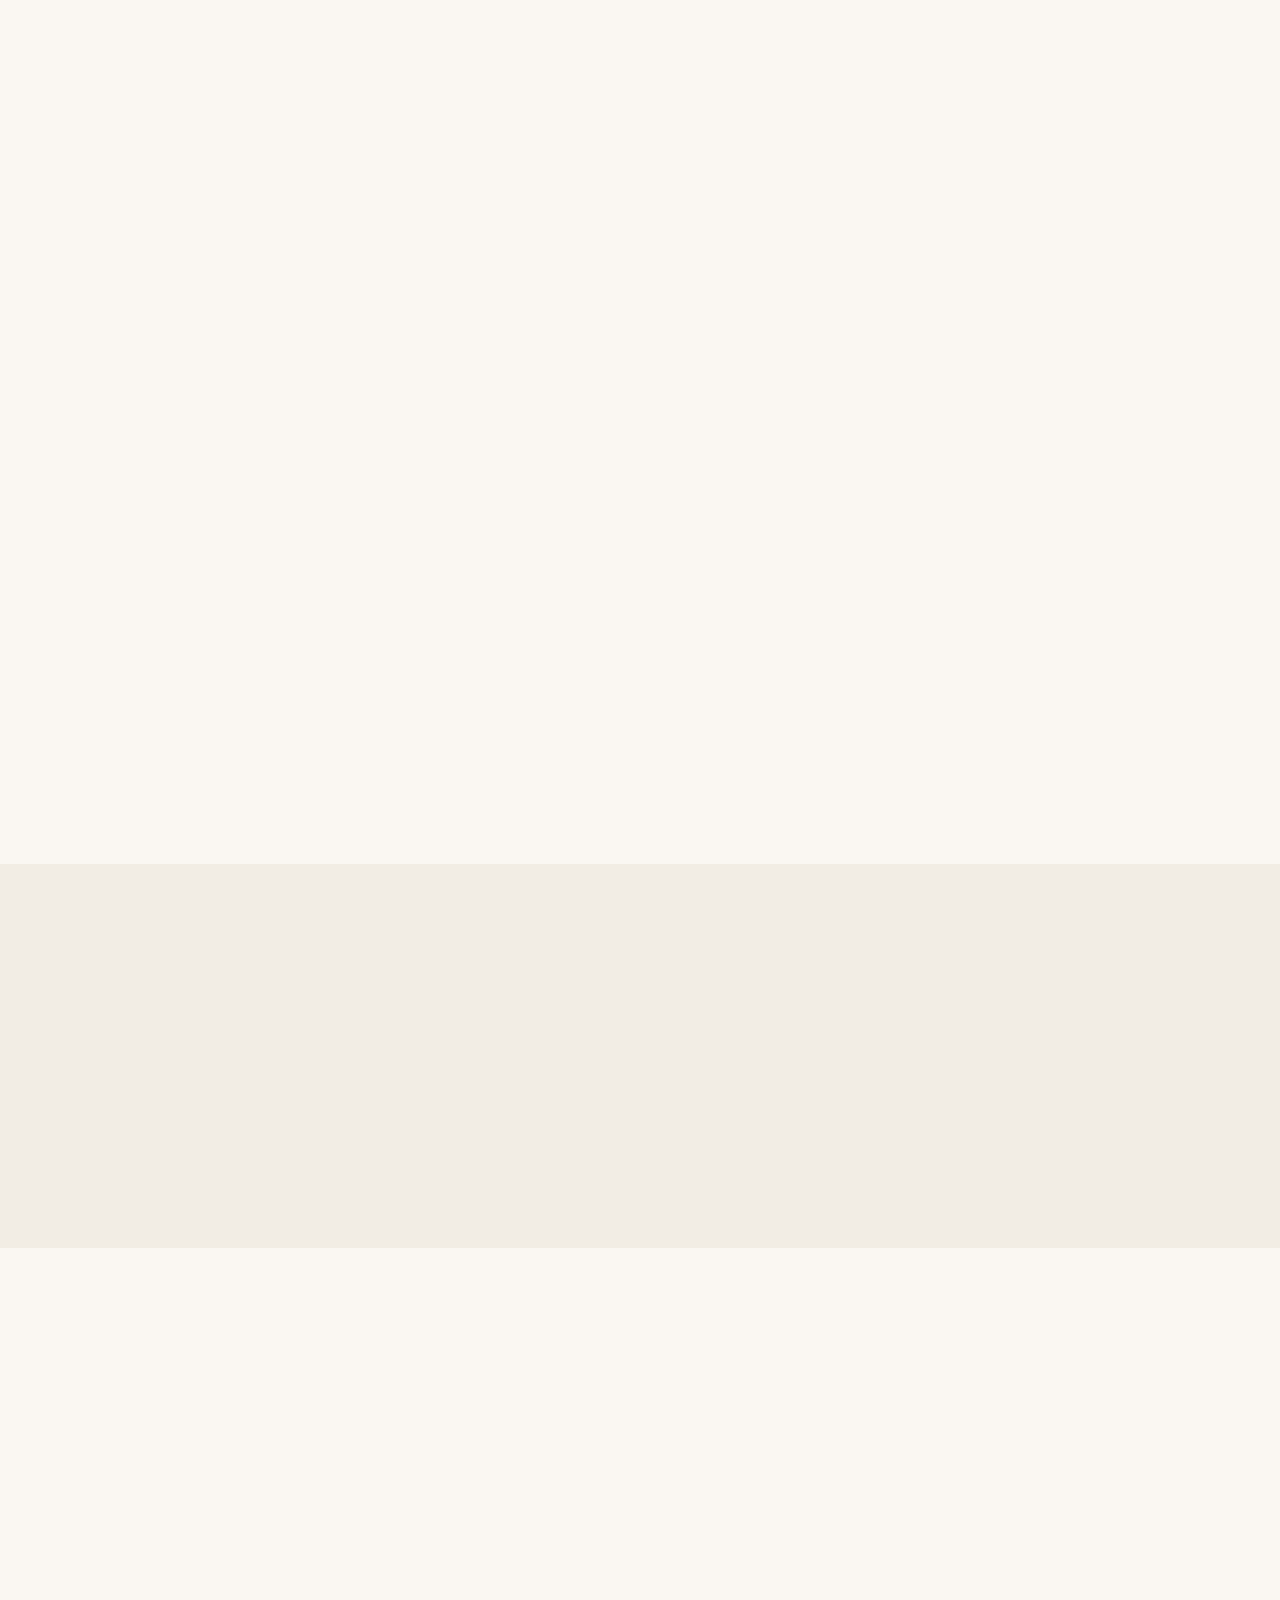
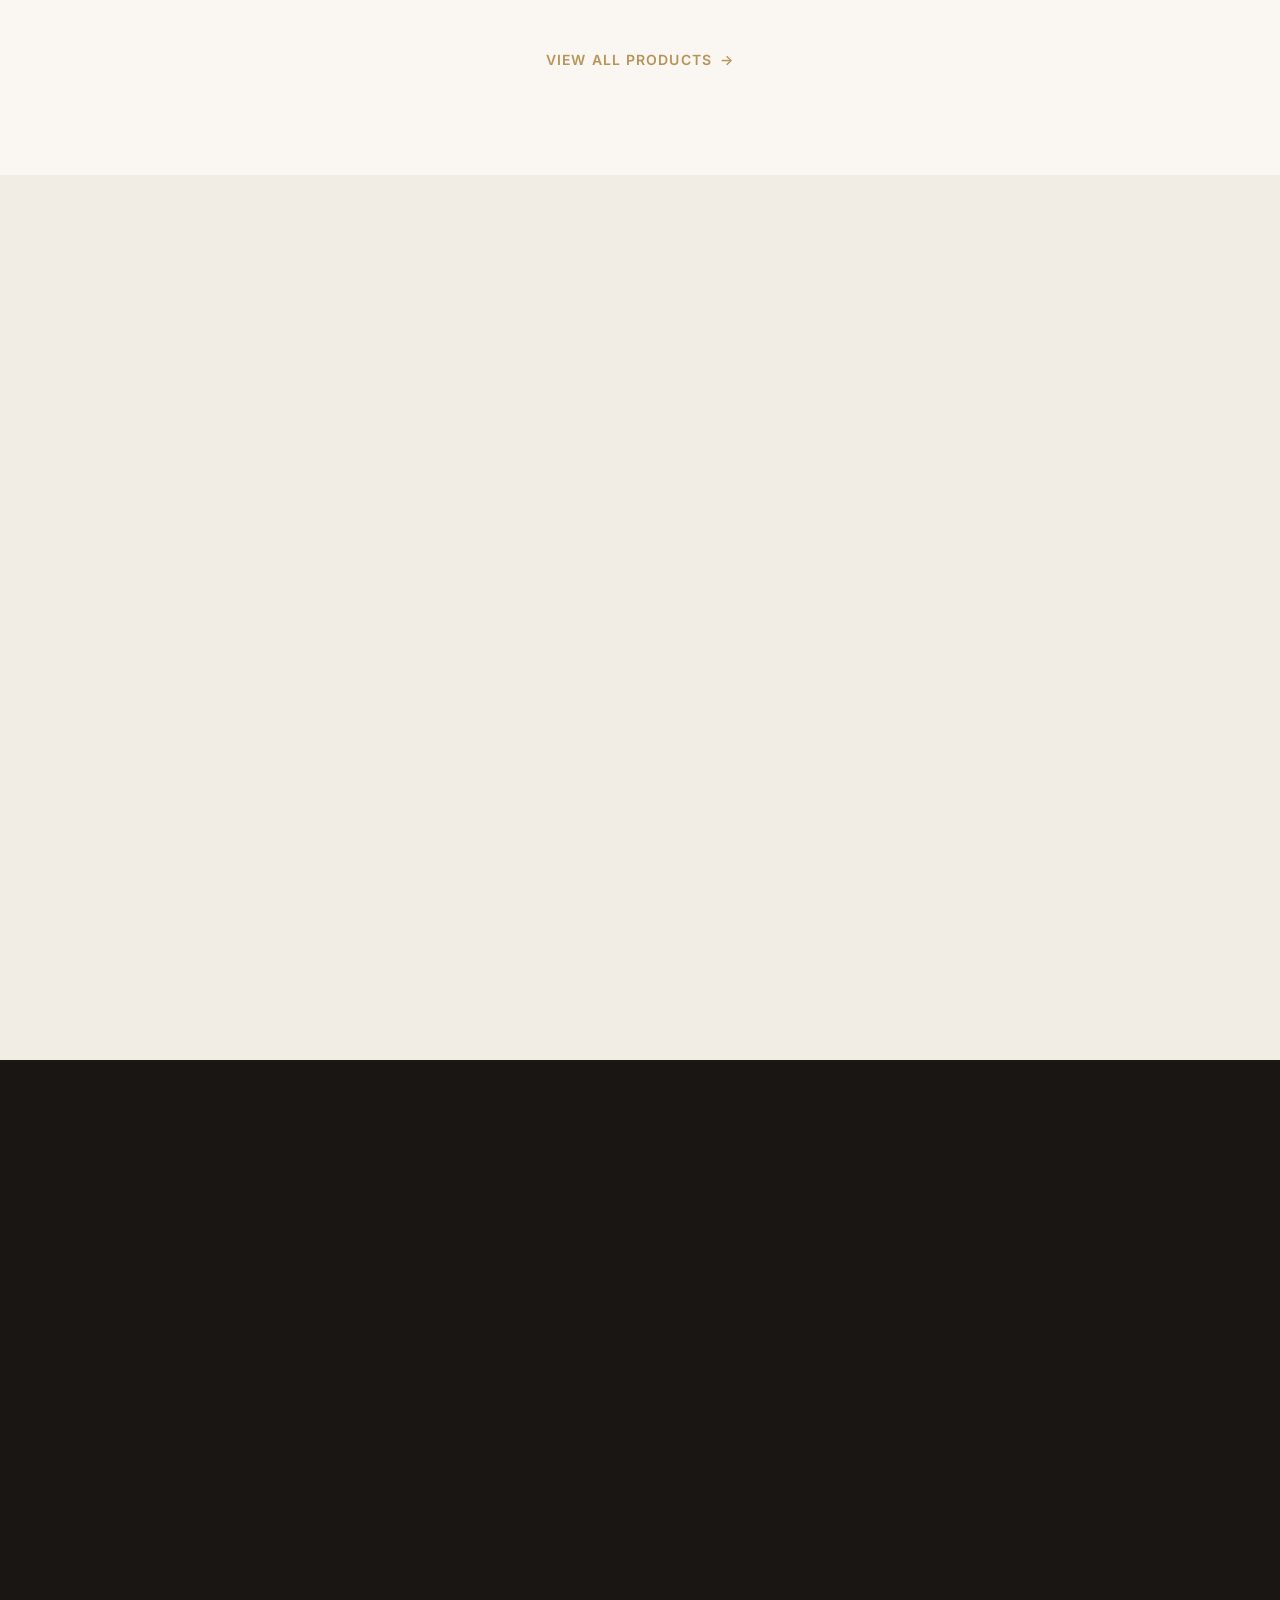
==== index.html @ bbbf3f3b "base page" ====
<!DOCTYPE html>
<html lang="en">
<head>
  <meta charset="UTF-8">
  <meta name="viewport" content="width=device-width, initial-scale=1.0">

  <!-- Primary SEO -->
  <title>APS MAJESTE — Botanical Skincare & Fragrance Maison</title>
  <meta name="description" content="APS MAJESTE is a botanical skincare and fragrance maison crafting small-batch serums, oils, and perfumes in Provence. Clean formulas, luxury rituals, and carbon-neutral delivery.">
  <meta name="keywords" content="luxury skincare, botanical skincare, clean fragrance, serum, facial oil, eau de parfum, rose damascena, bakuchiol, jasmine, oud, sustainable beauty">
  <meta name="author" content="APS MAJESTE Maison">
  <link rel="canonical" href="https://apsmajeste.example.com/">
  <meta name="robots" content="index, follow">

  <!-- Open Graph -->
  <meta property="og:type" content="website">
  <meta property="og:site_name" content="APS MAJESTE">
  <meta property="og:title" content="APS MAJESTE — Botanical Skincare & Fragrance Maison">
  <meta property="og:description" content="Small-batch botanical skincare and fragrance, crafted in Provence. Clean formulas, luxury rituals, carbon-neutral delivery.">
  <meta property="og:url" content="https://apsmajeste.example.com/">
  <meta property="og:image" content="https://apsmajeste.example.com/images/og-cover.jpg">
  <meta property="og:locale" content="en_US">

  <!-- Twitter -->
  <meta name="twitter:card" content="summary_large_image">
  <meta name="twitter:title" content="APS MAJESTE — Botanical Skincare & Fragrance Maison">
  <meta name="twitter:description" content="Small-batch botanical skincare and fragrance, crafted in Provence.">
  <meta name="twitter:image" content="https://apsmajeste.example.com/images/og-cover.jpg">

  <!-- Performance: preconnect to fonts -->
  <link rel="preconnect" href="https://fonts.googleapis.com">
  <link rel="preconnect" href="https://fonts.gstatic.com" crossorigin>
  <link rel="preload" as="style" href="https://fonts.googleapis.com/css2?family=Cormorant+Garamond:ital,wght@0,400;0,500;0,600;1,400;1,500&family=Inter:wght@400;500;600;700&display=swap">
  <link rel="stylesheet" href="https://fonts.googleapis.com/css2?family=Cormorant+Garamond:ital,wght@0,400;0,500;0,600;1,400;1,500&family=Inter:wght@400;500;600;700&display=swap" media="print" onload="this.media='all'">
  <noscript><link rel="stylesheet" href="https://fonts.googleapis.com/css2?family=Cormorant+Garamond:ital,wght@0,400;0,500;0,600;1,400;1,500&family=Inter:wght@400;500;600;700&display=swap"></noscript>

  <!-- Icons -->
  <link rel="icon" type="image/svg+xml" href="/favicon.svg">
  <link rel="apple-touch-icon" href="/favicon.svg">

  <!-- Theme -->
  <meta name="theme-color" content="#faf7f2">

  <!-- Structured data: Organization -->
  <script type="application/ld+json">
  {
    "@context": "https://schema.org",
    "@type": "Organization",
    "name": "APS MAJESTE",
    "legalName": "APS MAJESTE Maison",
    "alternateName": "APS MAJESTE",
    "url": "https://apsmajeste.example.com",
    "logo": "https://apsmajeste.example.com/favicon.svg",
    "description": "Botanical skincare and fragrance maison crafting small-batch serums, oils, and perfumes in Provence.",
    "foundingDate": "2019",
    "founders": [{ "@type": "Person", "name": "Aria P. Sterling" }],
    "email": "concierge@apsmajeste.example.com",
    "telephone": "+1-212-555-0184",
    "address": {
      "@type": "PostalAddress",
      "streetAddress": "118 Mercer Street",
      "addressLocality": "New York",
      "addressRegion": "NY",
      "postalCode": "10012",
      "addressCountry": "US"
    },
    "sameAs": [
      "https://instagram.com/apsmajeste",
      "https://pinterest.com/apsmajeste",
      "https://tiktok.com/@apsmajeste"
    ]
  }
  </script>

  <!-- Structured data: WebSite -->
  <script type="application/ld+json">
  {
    "@context": "https://schema.org",
    "@type": "WebSite",
    "name": "APS MAJESTE",
    "url": "https://apsmajeste.example.com",
    "potentialAction": {
      "@type": "SearchAction",
      "target": "https://apsmajeste.example.com/products.html?q={query}",
      "query-input": "required name=query"
    }
  }
  </script>

  <!-- App styles -->
  <link rel="stylesheet" href="/src/styles/main.css">
</head>
<body>
  <div data-component="header"></div>

  <main id="main">
    <!-- ===== Hero ===== -->
    <section class="hero" aria-labelledby="hero-title">
      <div class="container hero__inner">
        <div class="hero__content">
          <span class="eyebrow reveal">Botanical Luxury · Est. 2019</span>
          <h1 id="hero-title" class="hero__title reveal" data-delay="1">
            Skincare and fragrance, <em>crafted with intention.</em>
          </h1>
          <p class="hero__lead reveal" data-delay="2">
            APS MAJESTE is a small-batch maison blending Provençal botanicals with modern clean chemistry. Every formula is designed to feel like a ritual — and to deliver visible, lasting results.
          </p>
          <div class="hero__actions reveal" data-delay="3">
            <a href="/products.html" class="btn btn--primary btn--lg">Explore the Collection</a>
            <a href="/about.html" class="btn btn--ghost btn--lg">Our Story</a>
          </div>
        </div>
        <div class="hero__media reveal" data-delay="2" aria-hidden="true">
          <span class="hero__badge">Crafted in Provence</span>
        </div>
      </div>
    </section>

    <!-- ===== Trust strip ===== -->
    <section class="section--tight section--alt" aria-label="Brand promises">
      <div class="container">
        <div class="grid-4">
          <div class="feature reveal" data-delay="1">
            <span class="feature__icon"><svg viewBox="0 0 24 24" fill="none" stroke="currentColor" stroke-width="1.5"><path d="M5 19c0-9 6-14 14-14 0 9-5 14-14 14z"/><path d="M5 19c4-4 7-6 10-7"/></svg></span>
            <h3 class="feature__title">Clean Formulas</h3>
            <p class="feature__desc">No parabens, sulfates, phthalates, or synthetic dyes. Full INCI disclosure on every product.</p>
          </div>
          <div class="feature reveal" data-delay="2">
            <span class="feature__icon"><svg viewBox="0 0 24 24" fill="none" stroke="currentColor" stroke-width="1.5"><path d="M12 3l8 3v6c0 5-4 8-8 9-4-1-8-4-8-9V6l8-3z"/><path d="M9 12l2 2 4-4"/></svg></span>
            <h3 class="feature__title">Dermatologist Tested</h3>
            <p class="feature__desc">Patch-tested on sensitive skin. Clinical validation for hydration, barrier repair, and tolerance.</p>
          </div>
          <div class="feature reveal" data-delay="3">
            <span class="feature__icon"><svg viewBox="0 0 24 24" fill="none" stroke="currentColor" stroke-width="1.5"><path d="M12 3v18M3 12h18"/></svg></span>
            <h3 class="feature__title">Carbon Neutral</h3>
            <p class="feature__desc">Every order ships carbon-neutral in recyclable, refillable, or compostable packaging.</p>
          </div>
          <div class="feature reveal" data-delay="4">
            <span class="feature__icon"><svg viewBox="0 0 24 24" fill="none" stroke="currentColor" stroke-width="1.5"><path d="M12 3s6 6.5 6 11a6 6 0 0 1-12 0c0-4.5 6-11 6-11z"/></svg></span>
            <h3 class="feature__title">Small-Batch</h3>
            <p class="feature__desc">Hand-blended in batches of 200 in our Provence atelier for freshness and traceability.</p>
          </div>
        </div>
      </div>
    </section>

    <!-- ===== Featured products ===== -->
    <section class="section" aria-labelledby="featured-title">
      <div class="container">
        <div class="section-head section-head--center reveal">
          <span class="eyebrow">The Collection</span>
          <h2 id="featured-title" class="section-head__title">Signature rituals, refined</h2>
          <p class="section-head__lead">Three of our most-loved formulas — chosen for their visible results and their quiet, daily pleasure.</p>
        </div>
        <div class="product-grid" data-featured-grid></div>
        <div class="text-center mt-8">
          <a href="/products.html" class="link-arrow">View all products</a>
        </div>
      </div>
    </section>

    <!-- ===== Brand split ===== -->
    <section class="section section--alt" aria-labelledby="brand-title">
      <div class="container split">
        <div class="split__media reveal" aria-hidden="true"></div>
        <div class="reveal" data-delay="1">
          <span class="eyebrow">Our Philosophy</span>
          <h2 id="brand-title" class="section-head__title" style="margin-bottom:1rem">A quiet rebellion against fast beauty</h2>
          <p style="color:var(--color-text-muted); margin-bottom:1.5rem">
            We believe skincare should be slow, intentional, and made well. Every APS MAJESTE formula begins in the fields of Provence, where growers we know by name harvest botanicals at the precise moment of their potency. We then blend in small batches — never more than 200 units — so every bottle is fresh, traceable, and made by a person who cared.
          </p>
          <p style="color:var(--color-text-muted); margin-bottom:2rem">
            Our chemists pair these botanicals with proven actives like bakuchiol, niacinamide, and triple-weight hyaluronic acid. The result is skincare that feels like a ritual and performs like a treatment — without compromise.
          </p>
          <a href="/about.html" class="link-arrow">Read our full story</a>
        </div>
      </div>
    </section>

    <!-- ===== Why APS MAJESTE (dark) ===== -->
    <section class="section section--dark" aria-labelledby="why-title">
      <div class="container">
        <div class="section-head section-head--center reveal">
          <span class="eyebrow">Why APS MAJESTE</span>
          <h2 id="why-title" class="section-head__title">Luxury that lasts longer than a season</h2>
          <p class="section-head__lead">Four commitments that shape every formula, every bottle, and every ritual we send into the world.</p>
        </div>
        <div class="grid-4">
          <div class="feature reveal" data-delay="1" style="background:var(--color-surface-dark); border-color:var(--color-border-dark)">
            <span class="feature__icon" style="background:rgba(184,147,90,.15)"><svg viewBox="0 0 24 24" fill="none" stroke="currentColor" stroke-width="1.5"><path d="M5 19c0-9 6-14 14-14 0 9-5 14-14 14z"/><path d="M5 19c4-4 7-6 10-7"/></svg></span>
            <h3 class="feature__title" style="color:var(--color-text-inverse)">Sourced by name</h3>
            <p class="feature__desc" style="color:var(--color-text-inverse-muted)">Every botanical is traceable to the grower. No anonymous bulk supply chains.</p>
          </div>
          <div class="feature reveal" data-delay="2" style="background:var(--color-surface-dark); border-color:var(--color-border-dark)">
            <span class="feature__icon" style="background:rgba(184,147,90,.15)"><svg viewBox="0 0 24 24" fill="none" stroke="currentColor" stroke-width="1.5"><path d="M12 3v18M3 12h18"/></svg></span>
            <h3 class="feature__title" style="color:var(--color-text-inverse)">Batched by hand</h3>
            <p class="feature__desc" style="color:var(--color-text-inverse-muted)">Two hundred units at a time, blended in our atelier, signed by the maker.</p>
          </div>
          <div class="feature reveal" data-delay="3" style="background:var(--color-surface-dark); border-color:var(--color-border-dark)">
            <span class="feature__icon" style="background:rgba(184,147,90,.15)"><svg viewBox="0 0 24 24" fill="none" stroke="currentColor" stroke-width="1.5"><path d="M12 3s6 6.5 6 11a6 6 0 0 1-12 0c0-4.5 6-11 6-11z"/></svg></span>
            <h3 class="feature__title" style="color:var(--color-text-inverse)">Proven by testing</h3>
            <p class="feature__desc" style="color:var(--color-text-inverse-muted)">Independent clinical validation for hydration, tolerance, and barrier repair.</p>
          </div>
          <div class="feature reveal" data-delay="4" style="background:var(--color-surface-dark); border-color:var(--color-border-dark)">
            <span class="feature__icon" style="background:rgba(184,147,90,.15)"><svg viewBox="0 0 24 24" fill="none" stroke="currentColor" stroke-width="1.5"><path d="M12 3l8 3v6c0 5-4 8-8 9-4-1-8-4-8-9V6l8-3z"/></svg></span>
            <h3 class="feature__title" style="color:var(--color-text-inverse)">Refillable by design</h3>
            <p class="feature__desc" style="color:var(--color-text-inverse-muted)">Weighted glass, brass caps, and lifetime refills for every fragrance and oil.</p>
          </div>
        </div>
      </div>
    </section>

    <!-- ===== Testimonials ===== -->
    <section class="section" aria-labelledby="testimonials-title">
      <div class="container">
        <div class="section-head section-head--center reveal">
          <span class="eyebrow">Words from our community</span>
          <h2 id="testimonials-title" class="section-head__title">A ritual worth returning to</h2>
        </div>
        <div class="grid-3">
          <figure class="testimonial reveal" data-delay="1">
            <div class="testimonial__rating" aria-label="5 out of 5 stars">★★★★★</div>
            <blockquote class="testimonial__quote">“The Rose Elixir has become the one product I cannot live without. My skin looks calmer, brighter, more like itself.”</blockquote>
            <figcaption class="testimonial__author">
              <span class="testimonial__avatar" aria-hidden="true">M</span>
              <span>
                <span class="testimonial__name">Mariana C.</span><br>
                <span class="testimonial__role">Verified buyer · 18 months</span>
              </span>
            </figcaption>
          </figure>
          <figure class="testimonial reveal" data-delay="2">
            <div class="testimonial__rating" aria-label="5 out of 5 stars">★★★★★</div>
            <blockquote class="testimonial__quote">“Amber Oud is the first fragrance my partner has ever asked me to wear again. Warm, complex, and quietly confident.”</blockquote>
            <figcaption class="testimonial__author">
              <span class="testimonial__avatar" aria-hidden="true">J</span>
              <span>
                <span class="testimonial__name">Jules T.</span><br>
                <span class="testimonial__role">Verified buyer · 2 years</span>
              </span>
            </figcaption>
          </figure>
          <figure class="testimonial reveal" data-delay="3">
            <div class="testimonial__rating" aria-label="5 out of 5 stars">★★★★★</div>
            <blockquote class="testimonial__quote">“I switched my entire routine to APS MAJESTE and my dermatologist noticed the change. The Hydra Veil is genuinely weightless.”</blockquote>
            <figcaption class="testimonial__author">
              <span class="testimonial__avatar" aria-hidden="true">A</span>
              <span>
                <span class="testimonial__name">Anya P.</span><br>
                <span class="testimonial__role">Verified buyer · 9 months</span>
              </span>
            </figcaption>
          </figure>
        </div>
      </div>
    </section>

    <!-- ===== FAQ (AEO + GEO optimized) ===== -->
    <section class="section section--alt" aria-labelledby="faq-title">
      <div class="container">
        <div class="section-head section-head--center reveal">
          <span class="eyebrow">Frequently asked</span>
          <h2 id="faq-title" class="section-head__title">What you'd like to know</h2>
          <p class="section-head__lead">Clear answers to the questions our community asks most. Can't find what you need? <a href="/contact.html" style="color:var(--color-accent)">Contact our concierge</a>.</p>
        </div>
        <div class="faq" data-faq>
          <details class="faq__item reveal">
            <summary class="faq__summary">Are APS MAJESTE products suitable for sensitive skin?<span class="faq__icon" aria-hidden="true"></span></summary>
            <div class="faq__answer">Yes. Every formula is patch-tested on reactive and sensitive skin panels and formulated without common irritants — no essential oils at high concentrations, no synthetic fragrance, no drying alcohols. The Hydra Veil Moisturizer and Neroli Radiance Face Wash are particularly well-tolerated by reactive skin.</div>
          </details>
          <details class="faq__item reveal">
            <summary class="faq__summary">Is APS MAJESTE vegan and cruelty-free?<span class="faq__icon" aria-hidden="true"></span></summary>
            <div class="faq__answer">All APS MAJESTE products are cruelty-free and certified by Leaping Bunny, and every formula in the collection is vegan — we use plant-derived alternatives to beeswax and other animal by-products across all serums, face wash, moisturizers, perfumes, and body oils.</div>
          </details>
          <details class="faq__item reveal">
            <summary class="faq__summary">Where are APS MAJESTE products made?<span class="faq__icon" aria-hidden="true"></span></summary>
            <div class="faq__answer">All formulas are blended, filled, and finished in our atelier in Provence, France, in batches of no more than 200 units. Fragrance bottling and quality control are completed in our New York atelier before shipping. Each bottle is numbered and signed by its maker.</div>
          </details>
          <details class="faq__item reveal">
            <summary class="faq__summary">What is your return policy?<span class="faq__icon" aria-hidden="true"></span></summary>
            <div class="faq__answer">We offer 30-day returns on unopened products. If a product doesn't suit your skin, contact our concierge within 30 days of delivery and we will arrange a complimentary return or exchange. Sample sachets are included with every order so you can patch-test before opening full-size products.</div>
          </details>
          <details class="faq__item reveal">
            <summary class="faq__summary">How long does shipping take?<span class="faq__icon" aria-hidden="true"></span></summary>
            <div class="faq__answer">Orders ship within 48 hours from our New York atelier. Standard delivery takes 3–5 business days within the United States and 7–14 business days internationally. All orders ship carbon-neutral, and shipping is complimentary on orders over $95.</div>
          </details>
          <details class="faq__item reveal">
            <summary class="faq__summary">Do you offer refills?<span class="faq__icon" aria-hidden="true"></span></summary>
            <div class="faq__answer">Yes. Our 50ml eau de parfum flacons, facial oils, and body oils are refillable. Refills are available at 30% off the retail price and ship in compostable pouches. Sign in to your account to manage auto-refills.</div>
          </details>
        </div>
      </div>
    </section>

    <!-- ===== CTA ===== -->
    <section class="section" aria-labelledby="cta-title">
      <div class="container">
        <div class="cta-band reveal">
          <h2 id="cta-title" class="cta-band__title">Begin your APS MAJESTE ritual</h2>
          <p class="cta-band__lead">Receive a complimentary three-piece discovery set with your first order over $150. Hand-selected for your skin type by our concierge.</p>
          <div class="cta-band__actions">
            <a href="/products.html" class="btn btn--primary btn--lg">Shop the Collection</a>
            <a href="/contact.html" class="btn btn--light btn--lg">Talk to a Concierge</a>
          </div>
        </div>
      </div>
    </section>
  </main>

  <div data-component="footer"></div>

  <!-- FAQ structured data (AEO + GEO) -->
  <script type="application/ld+json">
  {
    "@context": "https://schema.org",
    "@type": "FAQPage",
    "mainEntity": [
      {
        "@type": "Question",
        "name": "Are APS MAJESTE products suitable for sensitive skin?",
        "acceptedAnswer": { "@type": "Answer", "text": "Yes. Every formula is patch-tested on reactive and sensitive skin panels and formulated without common irritants — no essential oils at high concentrations, no synthetic fragrance, no drying alcohols. The Hydra Veil Moisturizer and Neroli Radiance Face Wash are particularly well-tolerated by reactive skin." }
      },
      {
        "@type": "Question",
        "name": "Is APS MAJESTE vegan and cruelty-free?",
        "acceptedAnswer": { "@type": "Answer", "text": "All APS MAJESTE products are cruelty-free, certified by Leaping Bunny, and 100% vegan. We use plant-derived alternatives to beeswax and other animal by-products across the entire collection." }
      },
      {
        "@type": "Question",
        "name": "Where are APS MAJESTE products made?",
        "acceptedAnswer": { "@type": "Answer", "text": "All formulas are blended, filled, and finished in our atelier in Provence, France, in batches of no more than 200 units. Fragrance bottling and quality control are completed in our New York atelier before shipping." }
      },
      {
        "@type": "Question",
        "name": "What is APS MAJESTE's return policy?",
        "acceptedAnswer": { "@type": "Answer", "text": "APS MAJESTE offers 30-day returns on unopened products. Contact concierge within 30 days of delivery for a complimentary return or exchange. Sample sachets are included with every order." }
      },
      {
        "@type": "Question",
        "name": "How long does APS MAJESTE shipping take?",
        "acceptedAnswer": { "@type": "Answer", "text": "Orders ship within 48 hours from New York. Standard delivery takes 3–5 business days within the United States and 7–14 business days internationally. All orders ship carbon-neutral. Free shipping on orders over $95." }
      },
      {
        "@type": "Question",
        "name": "Does APS MAJESTE offer refills?",
        "acceptedAnswer": { "@type": "Answer", "text": "Yes. APS MAJESTE's 50ml eau de parfum flacons, facial oils, and body oils are refillable. Refills are available at 30% off retail and ship in compostable pouches." }
      }
    ]
  }
  </script>

  <script type="module" src="/src/js/main.js"></script>
</body>
</html>
---- src/styles/main.css ----
/* ============================================================
   APS MAJESTE — Main stylesheet entry
   Order matters: tokens → base → components → utilities
   ============================================================ */
@import './tokens.css';
@import './base.css';
@import './components.css';
@import './utilities.css';
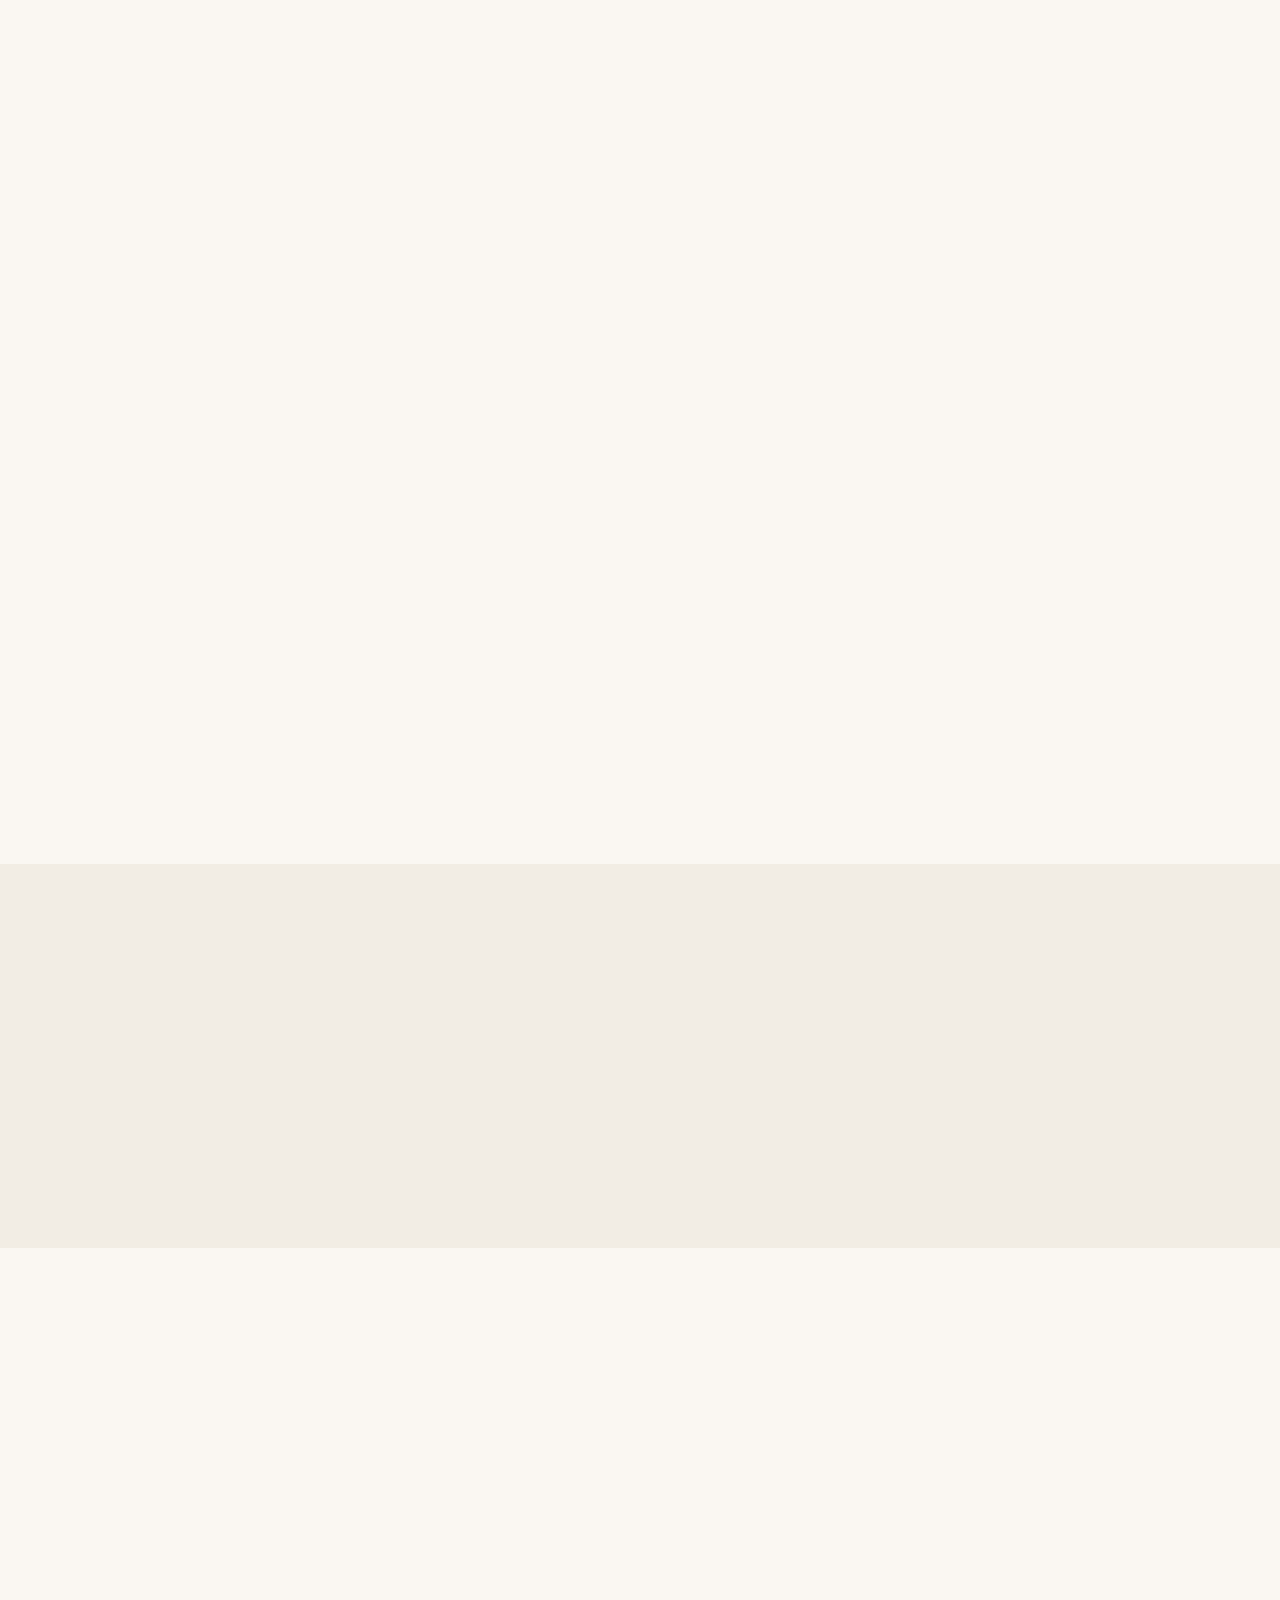
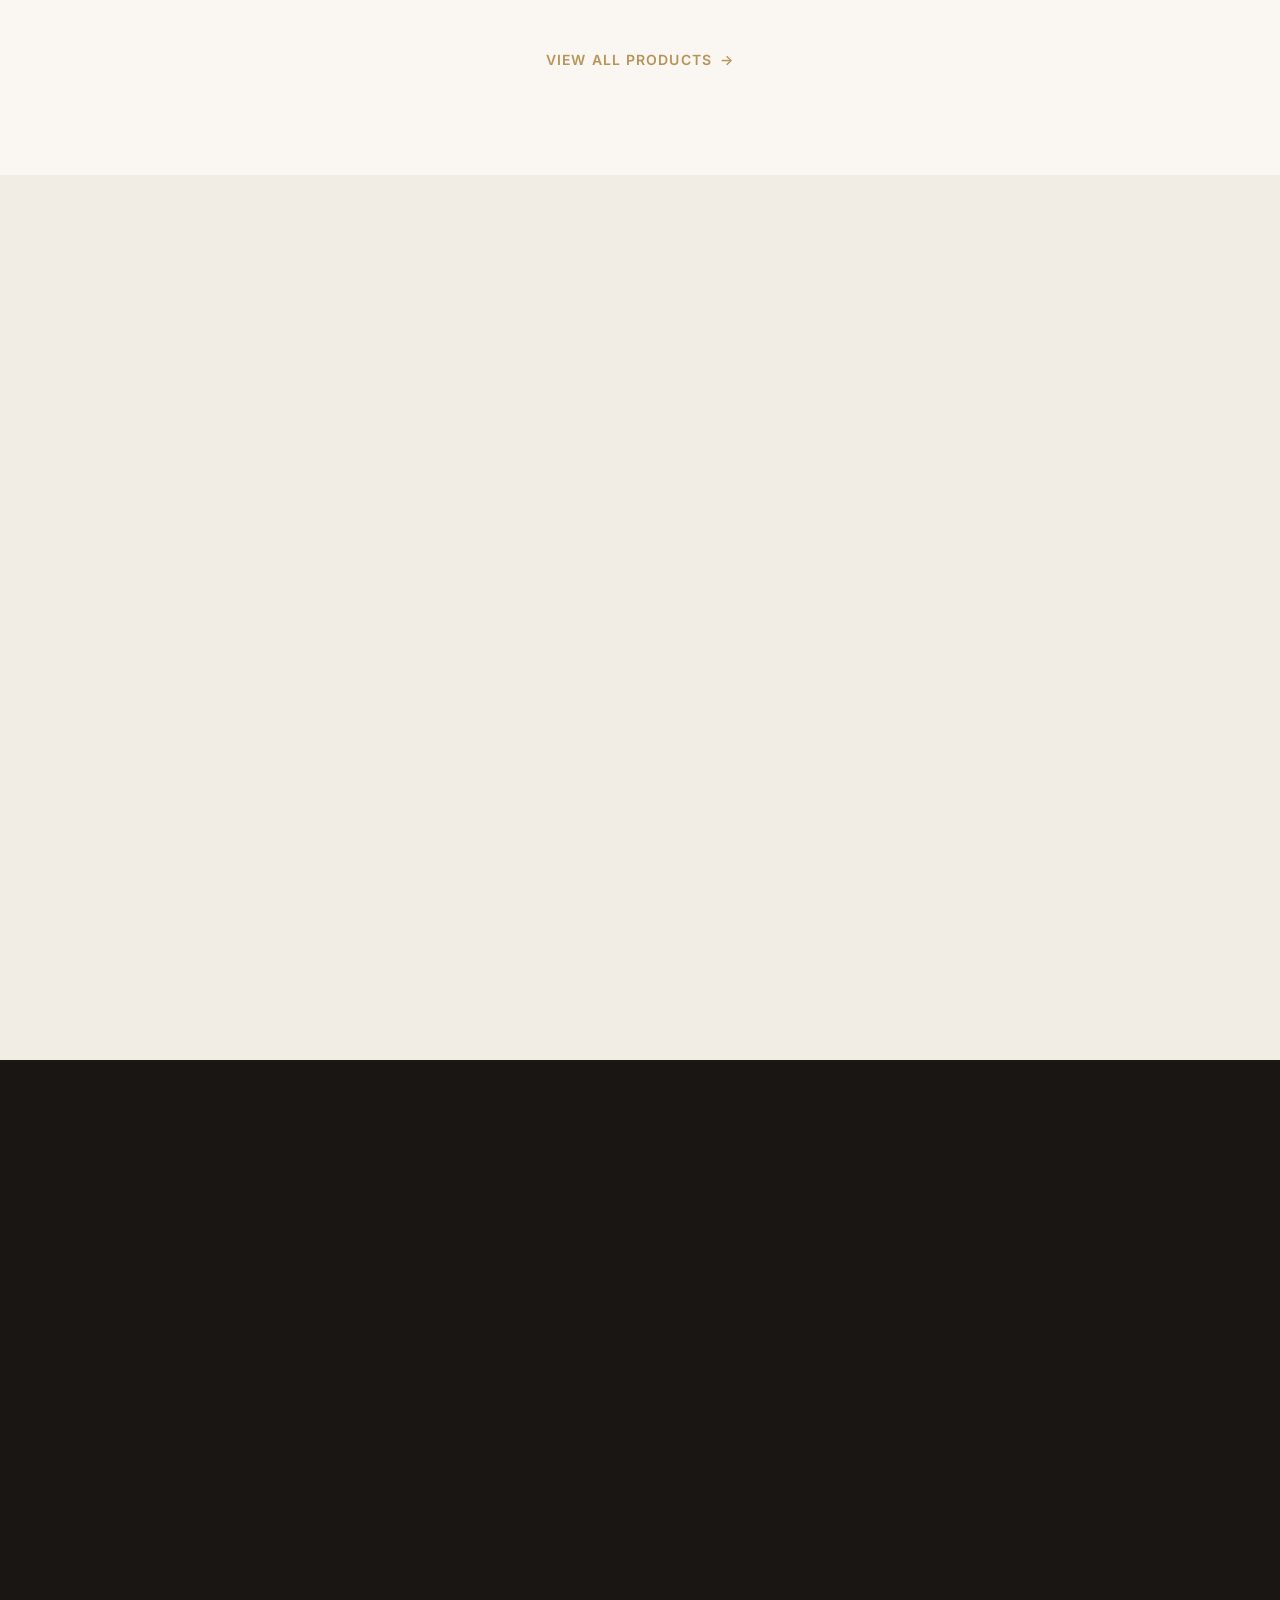
==== commit 6aac190b: "updated" ====
--- a/index.html
+++ b/index.html
@@ -5,27 +5,27 @@
   <meta name="viewport" content="width=device-width, initial-scale=1.0">
 
   <!-- Primary SEO -->
-  <title>APS MAJESTE — Botanical Skincare & Fragrance Maison</title>
-  <meta name="description" content="APS MAJESTE is a botanical skincare and fragrance maison crafting small-batch serums, oils, and perfumes in Provence. Clean formulas, luxury rituals, and carbon-neutral delivery.">
+  <title>APS MAJESTE — Botanical Skincare & Fragrance Brand</title>
+  <meta name="description" content="APS MAJESTE is a botanical skincare and fragrance brand crafting small-batch serums, oils, and perfumes in Udaipur. Clean formulas, luxury rituals, and delivery via Amazon India.">
   <meta name="keywords" content="luxury skincare, botanical skincare, clean fragrance, serum, facial oil, eau de parfum, rose damascena, bakuchiol, jasmine, oud, sustainable beauty">
-  <meta name="author" content="APS MAJESTE Maison">
-  <link rel="canonical" href="https://apsmajeste.example.com/">
+  <meta name="author" content="APS MAJESTE Brand">
+  <link rel="canonical" href="https://apsmajeste.in/">
   <meta name="robots" content="index, follow">
 
   <!-- Open Graph -->
   <meta property="og:type" content="website">
   <meta property="og:site_name" content="APS MAJESTE">
-  <meta property="og:title" content="APS MAJESTE — Botanical Skincare & Fragrance Maison">
-  <meta property="og:description" content="Small-batch botanical skincare and fragrance, crafted in Provence. Clean formulas, luxury rituals, carbon-neutral delivery.">
-  <meta property="og:url" content="https://apsmajeste.example.com/">
-  <meta property="og:image" content="https://apsmajeste.example.com/images/og-cover.jpg">
+  <meta property="og:title" content="APS MAJESTE — Botanical Skincare & Fragrance Brand">
+  <meta property="og:description" content="Small-batch botanical skincare and fragrance, crafted in Udaipur, India. Clean formulas, luxury rituals, delivery via Amazon India.">
+  <meta property="og:url" content="https://apsmajeste.in/">
+  <meta property="og:image" content="https://apsmajeste.in/images/og-cover.jpg">
   <meta property="og:locale" content="en_US">
 
   <!-- Twitter -->
   <meta name="twitter:card" content="summary_large_image">
-  <meta name="twitter:title" content="APS MAJESTE — Botanical Skincare & Fragrance Maison">
-  <meta name="twitter:description" content="Small-batch botanical skincare and fragrance, crafted in Provence.">
-  <meta name="twitter:image" content="https://apsmajeste.example.com/images/og-cover.jpg">
+  <meta name="twitter:title" content="APS MAJESTE — Botanical Skincare & Fragrance Brand">
+  <meta name="twitter:description" content="Small-batch botanical skincare and fragrance, crafted in Udaipur, India.">
+  <meta name="twitter:image" content="https://apsmajeste.in/images/og-cover.jpg">
 
   <!-- Performance: preconnect to fonts -->
   <link rel="preconnect" href="https://fonts.googleapis.com">
@@ -35,8 +35,8 @@
   <noscript><link rel="stylesheet" href="https://fonts.googleapis.com/css2?family=Cormorant+Garamond:ital,wght@0,400;0,500;0,600;1,400;1,500&family=Inter:wght@400;500;600;700&display=swap"></noscript>
 
   <!-- Icons -->
-  <link rel="icon" type="image/svg+xml" href="/favicon.svg">
-  <link rel="apple-touch-icon" href="/favicon.svg">
+  <link rel="icon" type="image/svg+xml" href="favicon.svg">
+  <link rel="apple-touch-icon" href="favicon.svg">
 
   <!-- Theme -->
   <meta name="theme-color" content="#faf7f2">
@@ -47,20 +47,20 @@
     "@context": "https://schema.org",
     "@type": "Organization",
     "name": "APS MAJESTE",
-    "legalName": "APS MAJESTE Maison",
+    "legalName": "APS MAJESTE Brand",
     "alternateName": "APS MAJESTE",
-    "url": "https://apsmajeste.example.com",
-    "logo": "https://apsmajeste.example.com/favicon.svg",
-    "description": "Botanical skincare and fragrance maison crafting small-batch serums, oils, and perfumes in Provence.",
+    "url": "https://apsmajeste.in",
+    "logo": "https://apsmajeste.in/favicon.svg",
+    "description": "Botanical skincare and fragrance brand crafting small-batch serums, oils, and perfumes in Udaipur.",
     "foundingDate": "2019",
-    "founders": [{ "@type": "Person", "name": "Aria P. Sterling" }],
-    "email": "concierge@apsmajeste.example.com",
-    "telephone": "+1-212-555-0184",
+    "founder": { "@type": "Organization", "name": "APS MAJESTE" },
+    "email": "concierge@apsmajeste.in",
+    "telephone": "+91-294-123-4567",
     "address": {
       "@type": "PostalAddress",
-      "streetAddress": "118 Mercer Street",
-      "addressLocality": "New York",
-      "addressRegion": "NY",
+      "streetAddress": "Lake Palace Road",
+      "addressLocality": "Udaipur",
+      "addressRegion": "Rajasthan",
       "postalCode": "10012",
       "addressCountry": "US"
     },
@@ -78,17 +78,17 @@
     "@context": "https://schema.org",
     "@type": "WebSite",
     "name": "APS MAJESTE",
-    "url": "https://apsmajeste.example.com",
+    "url": "https://apsmajeste.in",
     "potentialAction": {
       "@type": "SearchAction",
-      "target": "https://apsmajeste.example.com/products.html?q={query}",
+      "target": "https://apsmajeste.in/products.html?q={query}",
       "query-input": "required name=query"
     }
   }
   </script>
 
   <!-- App styles -->
-  <link rel="stylesheet" href="/src/styles/main.css">
+  <link rel="stylesheet" href="src/styles/main.css">
 </head>
 <body>
   <div data-component="header"></div>
@@ -103,15 +103,16 @@
             Skincare and fragrance, <em>crafted with intention.</em>
           </h1>
           <p class="hero__lead reveal" data-delay="2">
-            APS MAJESTE is a small-batch maison blending Provençal botanicals with modern clean chemistry. Every formula is designed to feel like a ritual — and to deliver visible, lasting results.
+            APS MAJESTE is a small-batch brand blending Indian botanicals with modern clean chemistry. Every formula is designed to feel like a ritual — and to deliver visible, lasting results.
           </p>
           <div class="hero__actions reveal" data-delay="3">
-            <a href="/products.html" class="btn btn--primary btn--lg">Explore the Collection</a>
-            <a href="/about.html" class="btn btn--ghost btn--lg">Our Story</a>
+            <a href="products.html" class="btn btn--primary btn--lg">Explore the Collection</a>
+            <a href="about.html" class="btn btn--ghost btn--lg">Our Story</a>
           </div>
         </div>
         <div class="hero__media reveal" data-delay="2" aria-hidden="true">
-          <span class="hero__badge">Crafted in Provence</span>
+          <img src="/images/brand/brand-logo.jpg" alt="APS MAJESTE brand logo" loading="eager" decoding="async" width="1200" height="1200">
+          <span class="hero__badge">Crafted in Udaipur, India</span>
         </div>
       </div>
     </section>
@@ -133,12 +134,12 @@
           <div class="feature reveal" data-delay="3">
             <span class="feature__icon"><svg viewBox="0 0 24 24" fill="none" stroke="currentColor" stroke-width="1.5"><path d="M12 3v18M3 12h18"/></svg></span>
             <h3 class="feature__title">Carbon Neutral</h3>
-            <p class="feature__desc">Every order ships carbon-neutral in recyclable, refillable, or compostable packaging.</p>
+            <p class="feature__desc">Available on Amazon India with fast, reliable delivery across the country.</p>
           </div>
           <div class="feature reveal" data-delay="4">
             <span class="feature__icon"><svg viewBox="0 0 24 24" fill="none" stroke="currentColor" stroke-width="1.5"><path d="M12 3s6 6.5 6 11a6 6 0 0 1-12 0c0-4.5 6-11 6-11z"/></svg></span>
             <h3 class="feature__title">Small-Batch</h3>
-            <p class="feature__desc">Hand-blended in batches of 200 in our Provence atelier for freshness and traceability.</p>
+            <p class="feature__desc">Hand-blended in batches of 200 in our Udaipur atelier for freshness and traceability.</p>
           </div>
         </div>
       </div>
@@ -150,11 +151,11 @@
         <div class="section-head section-head--center reveal">
           <span class="eyebrow">The Collection</span>
           <h2 id="featured-title" class="section-head__title">Signature rituals, refined</h2>
-          <p class="section-head__lead">Three of our most-loved formulas — chosen for their visible results and their quiet, daily pleasure.</p>
+          <p class="section-head__lead">Six of our most-loved formulas — chosen for their visible results and their quiet, daily pleasure.</p>
         </div>
         <div class="product-grid" data-featured-grid></div>
         <div class="text-center mt-8">
-          <a href="/products.html" class="link-arrow">View all products</a>
+          <a href="products.html" class="link-arrow">View all products</a>
         </div>
       </div>
     </section>
@@ -167,12 +168,12 @@
           <span class="eyebrow">Our Philosophy</span>
           <h2 id="brand-title" class="section-head__title" style="margin-bottom:1rem">A quiet rebellion against fast beauty</h2>
           <p style="color:var(--color-text-muted); margin-bottom:1.5rem">
-            We believe skincare should be slow, intentional, and made well. Every APS MAJESTE formula begins in the fields of Provence, where growers we know by name harvest botanicals at the precise moment of their potency. We then blend in small batches — never more than 200 units — so every bottle is fresh, traceable, and made by a person who cared.
+            We believe skincare should be slow, intentional, and made well. Every APS MAJESTE formula begins in the fields of Udaipur, where growers we know by name harvest botanicals at the precise moment of their potency. We then blend in small batches — never more than 200 units — so every bottle is fresh, traceable, and made by a person who cared.
           </p>
           <p style="color:var(--color-text-muted); margin-bottom:2rem">
             Our chemists pair these botanicals with proven actives like bakuchiol, niacinamide, and triple-weight hyaluronic acid. The result is skincare that feels like a ritual and performs like a treatment — without compromise.
           </p>
-          <a href="/about.html" class="link-arrow">Read our full story</a>
+          <a href="about.html" class="link-arrow">Read our full story</a>
         </div>
       </div>
     </section>
@@ -186,25 +187,25 @@
           <p class="section-head__lead">Four commitments that shape every formula, every bottle, and every ritual we send into the world.</p>
         </div>
         <div class="grid-4">
-          <div class="feature reveal" data-delay="1" style="background:var(--color-surface-dark); border-color:var(--color-border-dark)">
+          <div class="feature reveal" data-delay="1" style="background:var(--color-surface-dark); bview-color:var(--color-bview-dark)">
             <span class="feature__icon" style="background:rgba(184,147,90,.15)"><svg viewBox="0 0 24 24" fill="none" stroke="currentColor" stroke-width="1.5"><path d="M5 19c0-9 6-14 14-14 0 9-5 14-14 14z"/><path d="M5 19c4-4 7-6 10-7"/></svg></span>
             <h3 class="feature__title" style="color:var(--color-text-inverse)">Sourced by name</h3>
             <p class="feature__desc" style="color:var(--color-text-inverse-muted)">Every botanical is traceable to the grower. No anonymous bulk supply chains.</p>
           </div>
-          <div class="feature reveal" data-delay="2" style="background:var(--color-surface-dark); border-color:var(--color-border-dark)">
+          <div class="feature reveal" data-delay="2" style="background:var(--color-surface-dark); bview-color:var(--color-bview-dark)">
             <span class="feature__icon" style="background:rgba(184,147,90,.15)"><svg viewBox="0 0 24 24" fill="none" stroke="currentColor" stroke-width="1.5"><path d="M12 3v18M3 12h18"/></svg></span>
             <h3 class="feature__title" style="color:var(--color-text-inverse)">Batched by hand</h3>
             <p class="feature__desc" style="color:var(--color-text-inverse-muted)">Two hundred units at a time, blended in our atelier, signed by the maker.</p>
           </div>
-          <div class="feature reveal" data-delay="3" style="background:var(--color-surface-dark); border-color:var(--color-border-dark)">
+          <div class="feature reveal" data-delay="3" style="background:var(--color-surface-dark); bview-color:var(--color-bview-dark)">
             <span class="feature__icon" style="background:rgba(184,147,90,.15)"><svg viewBox="0 0 24 24" fill="none" stroke="currentColor" stroke-width="1.5"><path d="M12 3s6 6.5 6 11a6 6 0 0 1-12 0c0-4.5 6-11 6-11z"/></svg></span>
             <h3 class="feature__title" style="color:var(--color-text-inverse)">Proven by testing</h3>
             <p class="feature__desc" style="color:var(--color-text-inverse-muted)">Independent clinical validation for hydration, tolerance, and barrier repair.</p>
           </div>
-          <div class="feature reveal" data-delay="4" style="background:var(--color-surface-dark); border-color:var(--color-border-dark)">
+          <div class="feature reveal" data-delay="4" style="background:var(--color-surface-dark); bview-color:var(--color-bview-dark)">
             <span class="feature__icon" style="background:rgba(184,147,90,.15)"><svg viewBox="0 0 24 24" fill="none" stroke="currentColor" stroke-width="1.5"><path d="M12 3l8 3v6c0 5-4 8-8 9-4-1-8-4-8-9V6l8-3z"/></svg></span>
-            <h3 class="feature__title" style="color:var(--color-text-inverse)">Refillable by design</h3>
-            <p class="feature__desc" style="color:var(--color-text-inverse-muted)">Weighted glass, brass caps, and lifetime refills for every fragrance and oil.</p>
+            <h3 class="feature__title" style="color:var(--color-text-inverse)">Available on Amazon</h3>
+            <p class="feature__desc" style="color:var(--color-text-inverse-muted)">Weighted glass, brass caps, and Amazon Subscribe & Save for every fragrance and oil.</p>
           </div>
         </div>
       </div>
@@ -261,7 +262,7 @@
         <div class="section-head section-head--center reveal">
           <span class="eyebrow">Frequently asked</span>
           <h2 id="faq-title" class="section-head__title">What you'd like to know</h2>
-          <p class="section-head__lead">Clear answers to the questions our community asks most. Can't find what you need? <a href="/contact.html" style="color:var(--color-accent)">Contact our concierge</a>.</p>
+          <p class="section-head__lead">Clear answers to the questions our community asks most. Can't find what you need? <a href="contact.html" style="color:var(--color-accent)">Contact our concierge</a>.</p>
         </div>
         <div class="faq" data-faq>
           <details class="faq__item reveal">
@@ -274,19 +275,23 @@
           </details>
           <details class="faq__item reveal">
             <summary class="faq__summary">Where are APS MAJESTE products made?<span class="faq__icon" aria-hidden="true"></span></summary>
-            <div class="faq__answer">All formulas are blended, filled, and finished in our atelier in Provence, France, in batches of no more than 200 units. Fragrance bottling and quality control are completed in our New York atelier before shipping. Each bottle is numbered and signed by its maker.</div>
-          </details>
-          <details class="faq__item reveal">
-            <summary class="faq__summary">What is your return policy?<span class="faq__icon" aria-hidden="true"></span></summary>
-            <div class="faq__answer">We offer 30-day returns on unopened products. If a product doesn't suit your skin, contact our concierge within 30 days of delivery and we will arrange a complimentary return or exchange. Sample sachets are included with every order so you can patch-test before opening full-size products.</div>
-          </details>
-          <details class="faq__item reveal">
-            <summary class="faq__summary">How long does shipping take?<span class="faq__icon" aria-hidden="true"></span></summary>
-            <div class="faq__answer">Orders ship within 48 hours from our New York atelier. Standard delivery takes 3–5 business days within the United States and 7–14 business days internationally. All orders ship carbon-neutral, and shipping is complimentary on orders over $95.</div>
-          </details>
-          <details class="faq__item reveal">
-            <summary class="faq__summary">Do you offer refills?<span class="faq__icon" aria-hidden="true"></span></summary>
-            <div class="faq__answer">Yes. Our 50ml eau de parfum flacons, facial oils, and body oils are refillable. Refills are available at 30% off the retail price and ship in compostable pouches. Sign in to your account to manage auto-refills.</div>
+            <div class="faq__answer">All formulas are blended, filled, and finished in our atelier in Udaipur, India, in batches of no more than 200 units. Fragrance bottling and quality control are completed in our Udaipur atelier before shipping. Each bottle is numbered and signed by its maker.</div>
+          </details>
+          <details class="faq__item reveal">
+            <summary class="faq__summary">Where can I buy APS MAJESTE products?<span class="faq__icon" aria-hidden="true"></span></summary>
+            <div class="faq__answer">All APS MAJESTE products are available on Amazon India. Click the "Buy on Amazon" button on any product page to view current pricing, offers, and delivery options. Amazon Prime members get free fast delivery.</div>
+          </details>
+          <details class="faq__item reveal">
+            <summary class="faq__summary">Do you offer returns or exchanges?<span class="faq__icon" aria-hidden="true"></span></summary>
+            <div class="faq__answer">Returns and exchanges are handled directly through Amazon India's return policy, which typically allows returns within 7–10 days of delivery. Visit your Amazon Orders page to initiate a return. For product-specific questions or concerns, our concierge is happy to help at concierge@apsmajeste.in.</div>
+          </details>
+          <details class="faq__item reveal">
+            <summary class="faq__summary">How long does delivery take?<span class="faq__icon" aria-hidden="true"></span></summary>
+            <div class="faq__answer">Delivery is fulfilled by Amazon India. Standard delivery takes 3–7 business days across India, with faster options (1–2 day delivery) available for Prime members in major cities. Delivery times to remote areas may be longer.</div>
+          </details>
+          <details class="faq__item reveal">
+            <summary class="faq__summary">Are your products made in India?<span class="faq__icon" aria-hidden="true"></span></summary>
+            <div class="faq__answer">Yes — every APS MAJESTE product is formulated and manufactured in our Udaipur atelier in Rajasthan. Our ingredients are sourced from across India: saffron from Kashmir, sandalwood from Mysore, jasmine from Tamil Nadu, and rose from Kannauj.</div>
           </details>
         </div>
       </div>
@@ -297,10 +302,10 @@
       <div class="container">
         <div class="cta-band reveal">
           <h2 id="cta-title" class="cta-band__title">Begin your APS MAJESTE ritual</h2>
-          <p class="cta-band__lead">Receive a complimentary three-piece discovery set with your first order over $150. Hand-selected for your skin type by our concierge.</p>
+          <p class="cta-band__lead">Discover our full collection of face washes and eau de parfums on Amazon India. Hand-crafted in Udaipur, delivered to your door.</p>
           <div class="cta-band__actions">
-            <a href="/products.html" class="btn btn--primary btn--lg">Shop the Collection</a>
-            <a href="/contact.html" class="btn btn--light btn--lg">Talk to a Concierge</a>
+            <a href="products.html" class="btn btn--primary btn--lg">Browse Products</a>
+            <a href="contact.html" class="btn btn--light btn--lg">Talk to a Concierge</a>
           </div>
         </div>
       </div>
@@ -318,32 +323,37 @@
       {
         "@type": "Question",
         "name": "Are APS MAJESTE products suitable for sensitive skin?",
-        "acceptedAnswer": { "@type": "Answer", "text": "Yes. Every formula is patch-tested on reactive and sensitive skin panels and formulated without common irritants — no essential oils at high concentrations, no synthetic fragrance, no drying alcohols. The Hydra Veil Moisturizer and Neroli Radiance Face Wash are particularly well-tolerated by reactive skin." }
+        "acceptedAnswer": { "@type": "Answer", "text": "Yes. Every formula is patch-tested on reactive and sensitive skin panels and formulated without common irritants — no essential oils at high concentrations, no synthetic fragrance, no drying alcohols. The Neroli Radiance Face Wash is particularly well-tolerated by reactive skin." }
       },
       {
         "@type": "Question",
         "name": "Is APS MAJESTE vegan and cruelty-free?",
-        "acceptedAnswer": { "@type": "Answer", "text": "All APS MAJESTE products are cruelty-free, certified by Leaping Bunny, and 100% vegan. We use plant-derived alternatives to beeswax and other animal by-products across the entire collection." }
+        "acceptedAnswer": { "@type": "Answer", "text": "All APS MAJESTE products are cruelty-free and 100% vegan. We use plant-derived alternatives to beeswax and other animal by-products across the entire collection." }
       },
       {
         "@type": "Question",
         "name": "Where are APS MAJESTE products made?",
-        "acceptedAnswer": { "@type": "Answer", "text": "All formulas are blended, filled, and finished in our atelier in Provence, France, in batches of no more than 200 units. Fragrance bottling and quality control are completed in our New York atelier before shipping." }
-      },
-      {
-        "@type": "Question",
-        "name": "What is APS MAJESTE's return policy?",
-        "acceptedAnswer": { "@type": "Answer", "text": "APS MAJESTE offers 30-day returns on unopened products. Contact concierge within 30 days of delivery for a complimentary return or exchange. Sample sachets are included with every order." }
-      },
-      {
-        "@type": "Question",
-        "name": "How long does APS MAJESTE shipping take?",
-        "acceptedAnswer": { "@type": "Answer", "text": "Orders ship within 48 hours from New York. Standard delivery takes 3–5 business days within the United States and 7–14 business days internationally. All orders ship carbon-neutral. Free shipping on orders over $95." }
-      },
-      {
-        "@type": "Question",
-        "name": "Does APS MAJESTE offer refills?",
-        "acceptedAnswer": { "@type": "Answer", "text": "Yes. APS MAJESTE's 50ml eau de parfum flacons, facial oils, and body oils are refillable. Refills are available at 30% off retail and ship in compostable pouches." }
+        "acceptedAnswer": { "@type": "Answer", "text": "All formulas are blended, filled, and finished in our atelier in Udaipur, India, in small batches. Each bottle is numbered and signed by its maker. Ingredients are sourced from across India: saffron from Kashmir, sandalwood from Mysore, jasmine from Tamil Nadu, and rose from Kannauj." }
+      },
+      {
+        "@type": "Question",
+        "name": "Where can I buy APS MAJESTE products?",
+        "acceptedAnswer": { "@type": "Answer", "text": "All APS MAJESTE products are available on Amazon India. Click the 'Buy on Amazon' button on any product page to view current pricing, offers, and delivery options. Amazon Prime members get free fast delivery." }
+      },
+      {
+        "@type": "Question",
+        "name": "What is the return policy?",
+        "acceptedAnswer": { "@type": "Answer", "text": "Returns and exchanges are handled through Amazon India's return policy, which typically allows returns within 7–10 days of delivery. Visit your Amazon Orders page to initiate a return. For product-specific questions, contact concierge@apsmajeste.in." }
+      },
+      {
+        "@type": "Question",
+        "name": "How long does delivery take?",
+        "acceptedAnswer": { "@type": "Answer", "text": "Delivery is fulfilled by Amazon India. Standard delivery takes 3–7 business days across India, with 1–2 day delivery available for Prime members in major cities." }
+      },
+      {
+        "@type": "Question",
+        "name": "Are APS MAJESTE products made in India?",
+        "acceptedAnswer": { "@type": "Answer", "text": "Yes — every APS MAJESTE product is formulated and manufactured in our Udaipur atelier in Rajasthan. Our ingredients are sourced from across India: saffron from Kashmir, sandalwood from Mysore, jasmine from Tamil Nadu, and rose from Kannauj." }
       }
     ]
   }
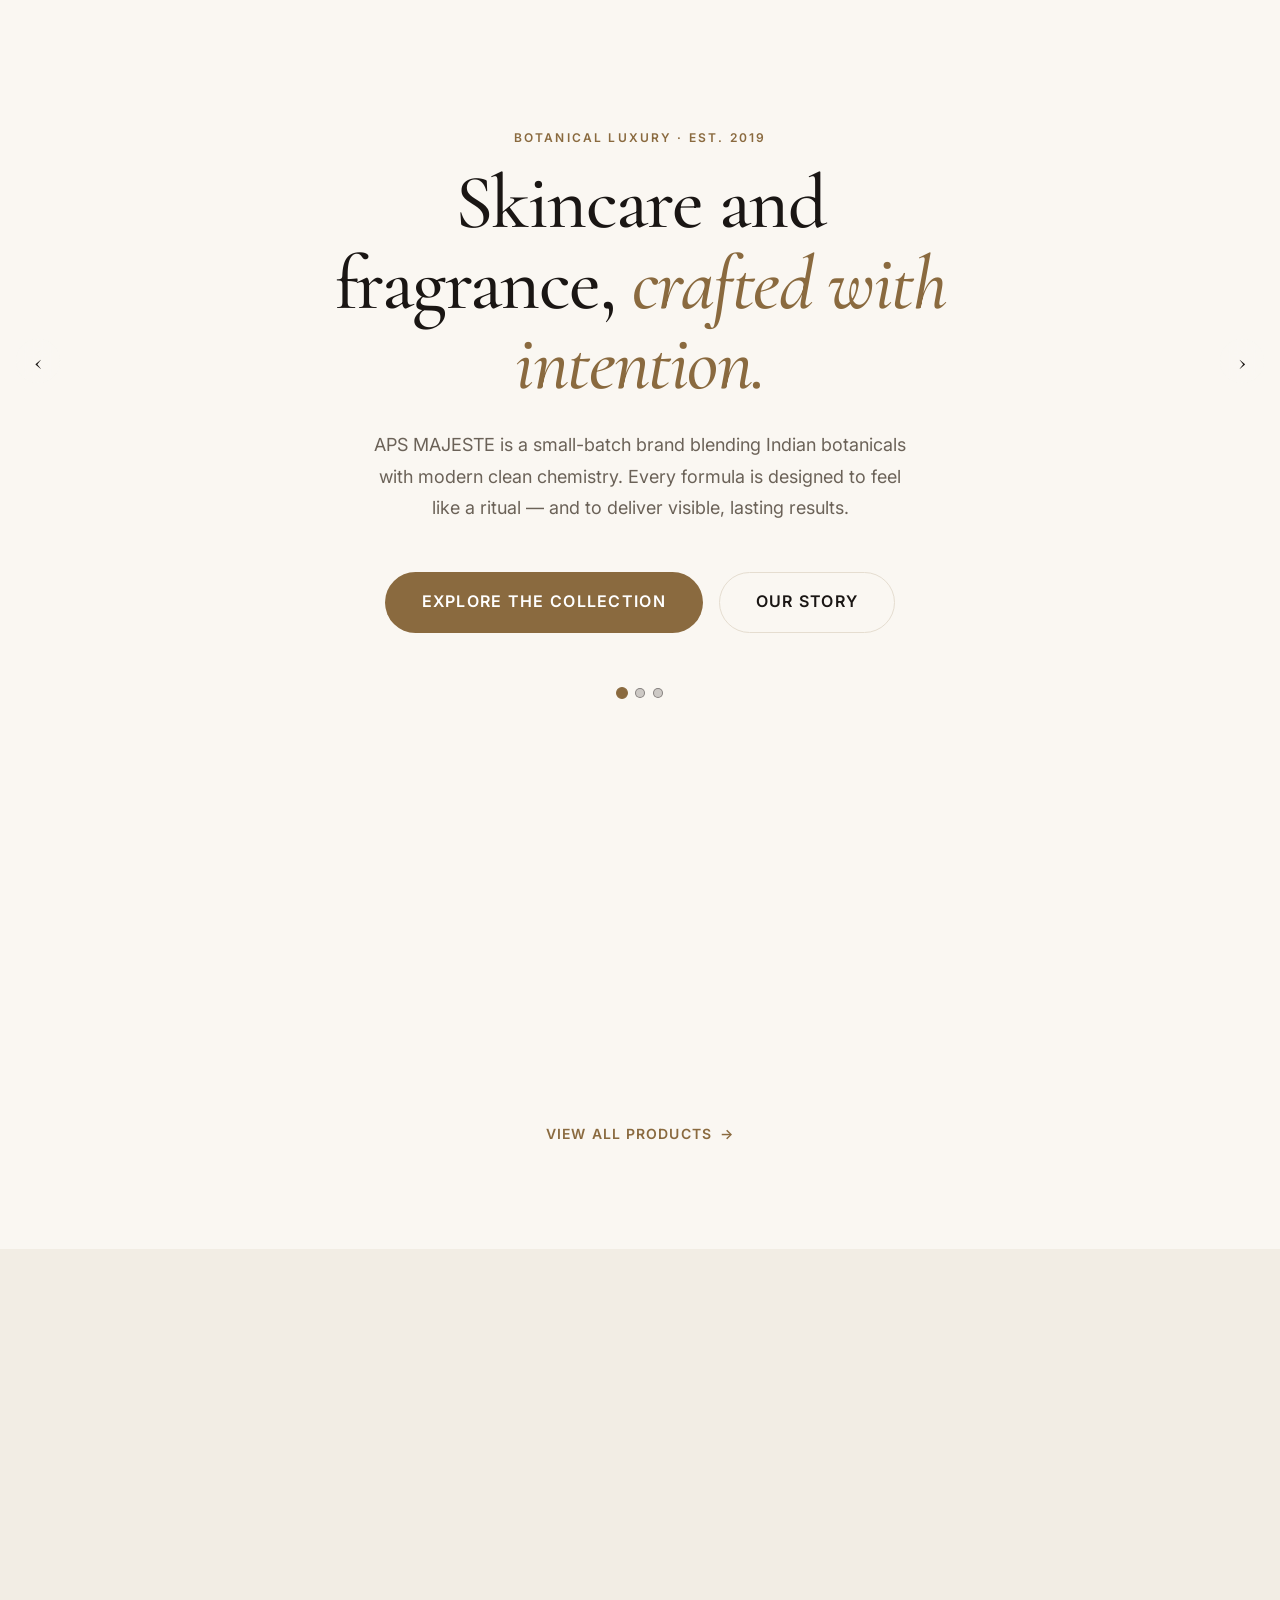
==== commit 57c2de84: "updated" ====
--- a/index.html
+++ b/index.html
@@ -6,8 +6,8 @@
 
   <!-- Primary SEO -->
   <title>APS MAJESTE — Botanical Skincare & Fragrance Brand</title>
-  <meta name="description" content="APS MAJESTE is a botanical skincare and fragrance brand crafting small-batch serums, oils, and perfumes in Udaipur. Clean formulas, luxury rituals, and delivery via Amazon India.">
-  <meta name="keywords" content="luxury skincare, botanical skincare, clean fragrance, serum, facial oil, eau de parfum, rose damascena, bakuchiol, jasmine, oud, sustainable beauty">
+  <meta name="description" content="APS MAJESTE is a personal care brand from Udaipur, India, crafting face washes and eau de parfums in small batches. Clean formulas, luxury rituals. Available on Amazon India and Myntra.">
+  <meta name="keywords" content="APS MAJESTE, face wash India, perfume India, AcnoShield face wash, De-Tan face wash, Papaya Glow face wash, Vitamin C face wash, Vitamin E+B3 face wash, Black Fury perfume, Brillia perfume, Dawn perfume, Destiny perfume, Florelle perfume, Hocco perfume, Kingdom perfume, Legend perfume, White Oud perfume, Coco perfume, eau de parfum India, made in Udaipur">
   <meta name="author" content="APS MAJESTE Brand">
   <link rel="canonical" href="https://apsmajeste.in/">
   <meta name="robots" content="index, follow">
@@ -94,55 +94,45 @@
   <div data-component="header"></div>
 
   <main id="main">
-    <!-- ===== Hero ===== -->
-    <section class="hero" aria-labelledby="hero-title">
-      <div class="container hero__inner">
-        <div class="hero__content">
-          <span class="eyebrow reveal">Botanical Luxury · Est. 2019</span>
-          <h1 id="hero-title" class="hero__title reveal" data-delay="1">
-            Skincare and fragrance, <em>crafted with intention.</em>
-          </h1>
-          <p class="hero__lead reveal" data-delay="2">
-            APS MAJESTE is a small-batch brand blending Indian botanicals with modern clean chemistry. Every formula is designed to feel like a ritual — and to deliver visible, lasting results.
-          </p>
-          <div class="hero__actions reveal" data-delay="3">
-            <a href="products.html" class="btn btn--primary btn--lg">Explore the Collection</a>
-            <a href="about.html" class="btn btn--ghost btn--lg">Our Story</a>
-          </div>
-        </div>
-        <div class="hero__media reveal" data-delay="2" aria-hidden="true">
-          <img src="/images/brand/brand-logo.jpg" alt="APS MAJESTE brand logo" loading="eager" decoding="async" width="1200" height="1200">
-          <span class="hero__badge">Crafted in Udaipur, India</span>
-        </div>
-      </div>
-    </section>
-
-    <!-- ===== Trust strip ===== -->
-    <section class="section--tight section--alt" aria-label="Brand promises">
-      <div class="container">
-        <div class="grid-4">
-          <div class="feature reveal" data-delay="1">
-            <span class="feature__icon"><svg viewBox="0 0 24 24" fill="none" stroke="currentColor" stroke-width="1.5"><path d="M5 19c0-9 6-14 14-14 0 9-5 14-14 14z"/><path d="M5 19c4-4 7-6 10-7"/></svg></span>
-            <h3 class="feature__title">Clean Formulas</h3>
-            <p class="feature__desc">No parabens, sulfates, phthalates, or synthetic dyes. Full INCI disclosure on every product.</p>
-          </div>
-          <div class="feature reveal" data-delay="2">
-            <span class="feature__icon"><svg viewBox="0 0 24 24" fill="none" stroke="currentColor" stroke-width="1.5"><path d="M12 3l8 3v6c0 5-4 8-8 9-4-1-8-4-8-9V6l8-3z"/><path d="M9 12l2 2 4-4"/></svg></span>
-            <h3 class="feature__title">Dermatologist Tested</h3>
-            <p class="feature__desc">Patch-tested on sensitive skin. Clinical validation for hydration, barrier repair, and tolerance.</p>
-          </div>
-          <div class="feature reveal" data-delay="3">
-            <span class="feature__icon"><svg viewBox="0 0 24 24" fill="none" stroke="currentColor" stroke-width="1.5"><path d="M12 3v18M3 12h18"/></svg></span>
-            <h3 class="feature__title">Carbon Neutral</h3>
-            <p class="feature__desc">Available on Amazon India with fast, reliable delivery across the country.</p>
-          </div>
-          <div class="feature reveal" data-delay="4">
-            <span class="feature__icon"><svg viewBox="0 0 24 24" fill="none" stroke="currentColor" stroke-width="1.5"><path d="M12 3s6 6.5 6 11a6 6 0 0 1-12 0c0-4.5 6-11 6-11z"/></svg></span>
-            <h3 class="feature__title">Small-Batch</h3>
-            <p class="feature__desc">Hand-blended in batches of 200 in our Udaipur atelier for freshness and traceability.</p>
-          </div>
-        </div>
-      </div>
+    <!-- ===== Hero Slider ===== -->
+    <section class="hero-slider" aria-label="Featured highlights" data-hero-slider>
+      <div class="hero-slider__track" data-slider-track>
+        <!-- Slide 1: Original hero (text) -->
+        <div class="hero-slider__slide hero-slider__slide--text is-active" data-slide="0">
+          <div class="container hero__inner">
+            <div class="hero__content">
+              <span class="eyebrow">Botanical Luxury · Est. 2019</span>
+              <h1 class="hero__title">
+                Skincare and fragrance, <em>crafted with intention.</em>
+              </h1>
+              <p class="hero__lead">
+                APS MAJESTE is a small-batch brand blending Indian botanicals with modern clean chemistry. Every formula is designed to feel like a ritual — and to deliver visible, lasting results.
+              </p>
+              <div class="hero__actions">
+                <a href="products.html" class="btn btn--primary btn--lg">Explore the Collection</a>
+                <a href="about.html" class="btn btn--ghost btn--lg">Our Story</a>
+              </div>
+            </div>
+          </div>
+        </div>
+        <!-- Slide 2: We Believe banner -->
+        <div class="hero-slider__slide hero-slider__slide--image" data-slide="1">
+          <img src="/images/brand/we-believe.jpg" alt="APS MAJESTE — We believe in botanical luxury crafted with intention" loading="lazy" width="1920" height="768">
+        </div>
+        <!-- Slide 3: Vitamin E+B3 banner -->
+        <div class="hero-slider__slide hero-slider__slide--image" data-slide="2">
+          <img src="/images/brand/vitamin-e-b3-banner.jpg" alt="APS MAJESTE Vitamin E+B3 Clear & Glow Face Wash" loading="lazy" width="1920" height="768">
+        </div>
+      </div>
+      <!-- Navigation dots -->
+      <div class="hero-slider__dots" data-slider-dots>
+        <button class="hero-slider__dot is-active" data-go-to="0" aria-label="Go to slide 1"></button>
+        <button class="hero-slider__dot" data-go-to="1" aria-label="Go to slide 2"></button>
+        <button class="hero-slider__dot" data-go-to="2" aria-label="Go to slide 3"></button>
+      </div>
+      <!-- Prev/Next arrows -->
+      <button class="hero-slider__arrow hero-slider__arrow--prev" data-slider-prev aria-label="Previous slide">‹</button>
+      <button class="hero-slider__arrow hero-slider__arrow--next" data-slider-next aria-label="Next slide">›</button>
     </section>
 
     <!-- ===== Featured products ===== -->
@@ -215,40 +205,41 @@
     <section class="section" aria-labelledby="testimonials-title">
       <div class="container">
         <div class="section-head section-head--center reveal">
-          <span class="eyebrow">Words from our community</span>
+          <span class="eyebrow">Words from our customers</span>
           <h2 id="testimonials-title" class="section-head__title">A ritual worth returning to</h2>
+          <p class="section-head__lead">Real reviews from verified buyers on Amazon India.</p>
         </div>
         <div class="grid-3">
           <figure class="testimonial reveal" data-delay="1">
             <div class="testimonial__rating" aria-label="5 out of 5 stars">★★★★★</div>
-            <blockquote class="testimonial__quote">“The Rose Elixir has become the one product I cannot live without. My skin looks calmer, brighter, more like itself.”</blockquote>
+            <blockquote class="testimonial__quote">“Honestly, it smells amazing. The mix of fresh sea vibes with a warm, natural touch makes it feel classy without being overpowering. What I like most is that it actually lasts long.”</blockquote>
             <figcaption class="testimonial__author">
-              <span class="testimonial__avatar" aria-hidden="true">M</span>
+              <span class="testimonial__avatar" aria-hidden="true">A</span>
               <span>
-                <span class="testimonial__name">Mariana C.</span><br>
-                <span class="testimonial__role">Verified buyer · 18 months</span>
+                <span class="testimonial__name">Adarsh</span><br>
+                <span class="testimonial__role">Dawn Eau de Parfum · Verified Amazon Purchase</span>
               </span>
             </figcaption>
           </figure>
           <figure class="testimonial reveal" data-delay="2">
             <div class="testimonial__rating" aria-label="5 out of 5 stars">★★★★★</div>
-            <blockquote class="testimonial__quote">“Amber Oud is the first fragrance my partner has ever asked me to wear again. Warm, complex, and quietly confident.”</blockquote>
+            <blockquote class="testimonial__quote">“I've been using this papaya face wash for a while and really like it. It cleans the skin well by removing dirt and excess oil without making the face feel too dry. My skin feels fresh, soft, and clean after every wash.”</blockquote>
             <figcaption class="testimonial__author">
-              <span class="testimonial__avatar" aria-hidden="true">J</span>
+              <span class="testimonial__avatar" aria-hidden="true">S</span>
               <span>
-                <span class="testimonial__name">Jules T.</span><br>
-                <span class="testimonial__role">Verified buyer · 2 years</span>
+                <span class="testimonial__name">Shubhangi Sharan</span><br>
+                <span class="testimonial__role">Papaya Glow Face Wash · Verified Amazon Purchase</span>
               </span>
             </figcaption>
           </figure>
           <figure class="testimonial reveal" data-delay="3">
             <div class="testimonial__rating" aria-label="5 out of 5 stars">★★★★★</div>
-            <blockquote class="testimonial__quote">“I switched my entire routine to APS MAJESTE and my dermatologist noticed the change. The Hydra Veil is genuinely weightless.”</blockquote>
+            <blockquote class="testimonial__quote">“Works wonders. You can see results in few days. Skin gets even tone. Go for it.”</blockquote>
             <figcaption class="testimonial__author">
-              <span class="testimonial__avatar" aria-hidden="true">A</span>
+              <span class="testimonial__avatar" aria-hidden="true">C</span>
               <span>
-                <span class="testimonial__name">Anya P.</span><br>
-                <span class="testimonial__role">Verified buyer · 9 months</span>
+                <span class="testimonial__name">Chitra</span><br>
+                <span class="testimonial__role">Vitamin C Glow Face Wash · Verified Amazon Purchase</span>
               </span>
             </figcaption>
           </figure>
@@ -267,15 +258,15 @@
         <div class="faq" data-faq>
           <details class="faq__item reveal">
             <summary class="faq__summary">Are APS MAJESTE products suitable for sensitive skin?<span class="faq__icon" aria-hidden="true"></span></summary>
-            <div class="faq__answer">Yes. Every formula is patch-tested on reactive and sensitive skin panels and formulated without common irritants — no essential oils at high concentrations, no synthetic fragrance, no drying alcohols. The Hydra Veil Moisturizer and Neroli Radiance Face Wash are particularly well-tolerated by reactive skin.</div>
+            <div class="faq__answer">Yes. Every formula is patch-tested on reactive and sensitive skin panels and formulated without common irritants — no essential oils at high concentrations, no synthetic fragrance, no drying alcohols. The Papaya Glow Face Wash and Vitamin C Glow Face Wash are particularly well-tolerated by reactive skin.</div>
           </details>
           <details class="faq__item reveal">
             <summary class="faq__summary">Is APS MAJESTE vegan and cruelty-free?<span class="faq__icon" aria-hidden="true"></span></summary>
-            <div class="faq__answer">All APS MAJESTE products are cruelty-free and certified by Leaping Bunny, and every formula in the collection is vegan — we use plant-derived alternatives to beeswax and other animal by-products across all serums, face wash, moisturizers, perfumes, and body oils.</div>
+            <div class="faq__answer">All APS MAJESTE products are cruelty-free and 100% vegan. We use plant-derived alternatives to beeswax and other animal by-products across our entire collection of face washes and eau de parfums.</div>
           </details>
           <details class="faq__item reveal">
             <summary class="faq__summary">Where are APS MAJESTE products made?<span class="faq__icon" aria-hidden="true"></span></summary>
-            <div class="faq__answer">All formulas are blended, filled, and finished in our atelier in Udaipur, India, in batches of no more than 200 units. Fragrance bottling and quality control are completed in our Udaipur atelier before shipping. Each bottle is numbered and signed by its maker.</div>
+            <div class="faq__answer">All formulas are blended, filled, and finished in our atelier in Udaipur, India, in small batches. Each bottle is numbered and signed by its maker. Ingredients are sourced from across India: saffron from Kashmir, sandalwood from Mysore, jasmine from Tamil Nadu, and rose from Kannauj.</div>
           </details>
           <details class="faq__item reveal">
             <summary class="faq__summary">Where can I buy APS MAJESTE products?<span class="faq__icon" aria-hidden="true"></span></summary>
@@ -323,12 +314,12 @@
       {
         "@type": "Question",
         "name": "Are APS MAJESTE products suitable for sensitive skin?",
-        "acceptedAnswer": { "@type": "Answer", "text": "Yes. Every formula is patch-tested on reactive and sensitive skin panels and formulated without common irritants — no essential oils at high concentrations, no synthetic fragrance, no drying alcohols. The Neroli Radiance Face Wash is particularly well-tolerated by reactive skin." }
+        "acceptedAnswer": { "@type": "Answer", "text": "Yes. Every formula is patch-tested on reactive and sensitive skin panels and formulated without common irritants — no essential oils at high concentrations, no synthetic fragrance, no drying alcohols. The Papaya Glow Face Wash and Vitamin C Glow Face Wash are particularly well-tolerated by reactive skin." }
       },
       {
         "@type": "Question",
         "name": "Is APS MAJESTE vegan and cruelty-free?",
-        "acceptedAnswer": { "@type": "Answer", "text": "All APS MAJESTE products are cruelty-free and 100% vegan. We use plant-derived alternatives to beeswax and other animal by-products across the entire collection." }
+        "acceptedAnswer": { "@type": "Answer", "text": "All APS MAJESTE products are cruelty-free and 100% vegan. We use plant-derived alternatives to beeswax and other animal by-products across our entire collection of face washes and eau de parfums." }
       },
       {
         "@type": "Question",
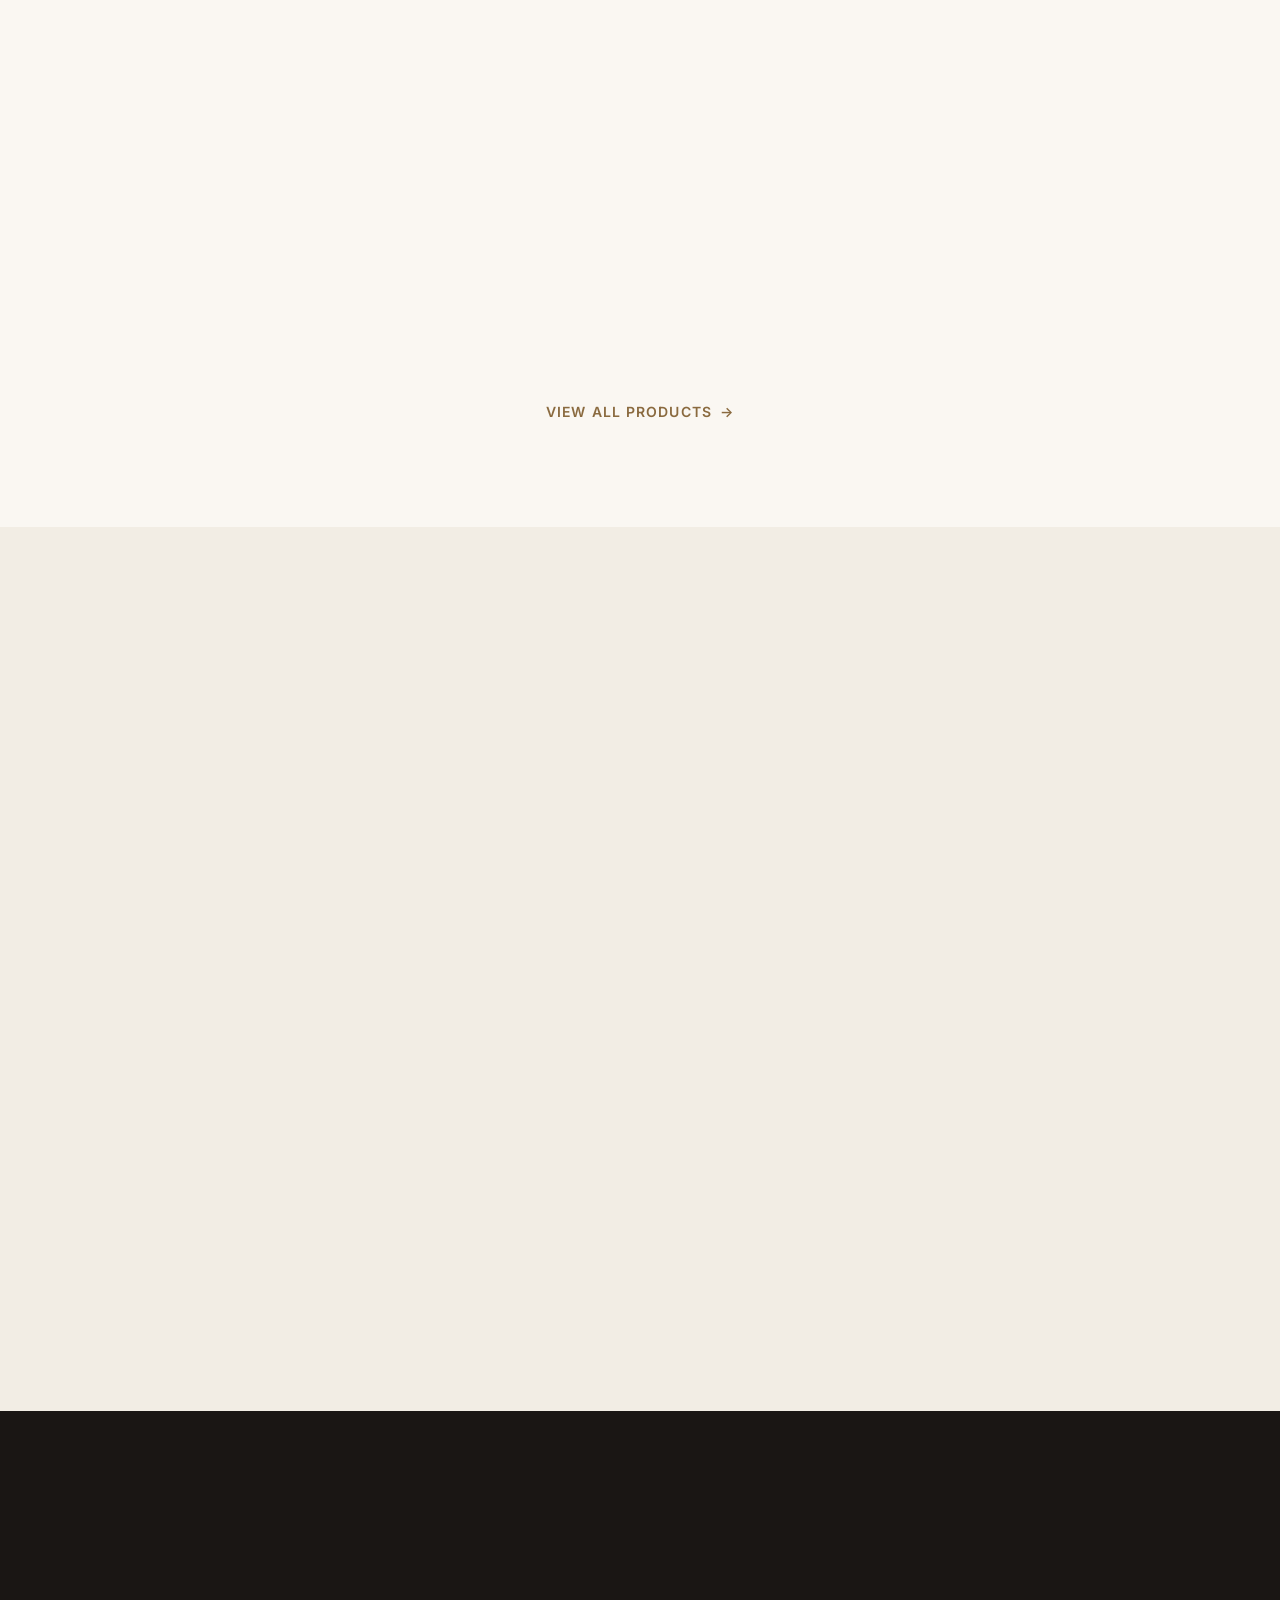
==== commit 3fcc517b: "updated with content" ====
--- a/index.html
+++ b/index.html
@@ -101,12 +101,12 @@
         <div class="hero-slider__slide hero-slider__slide--text is-active" data-slide="0">
           <div class="container hero__inner">
             <div class="hero__content">
-              <span class="eyebrow">Botanical Luxury · Est. 2019</span>
+              <span class="eyebrow">Premium Personal Care · Made in India</span>
               <h1 class="hero__title">
-                Skincare and fragrance, <em>crafted with intention.</em>
+                Look Good, Feel Confident, <em>Leave a Lasting Impression.</em>
               </h1>
               <p class="hero__lead">
-                APS MAJESTE is a small-batch brand blending Indian botanicals with modern clean chemistry. Every formula is designed to feel like a ritual — and to deliver visible, lasting results.
+                APS Majeste is an Indian premium personal care brand crafting high-quality fragrances and skincare products that combine luxury, performance, and affordability. Available on Amazon, Myntra, JioMart, and Flipkart.
               </p>
               <div class="hero__actions">
                 <a href="products.html" class="btn btn--primary btn--lg">Explore the Collection</a>
@@ -123,12 +123,22 @@
         <div class="hero-slider__slide hero-slider__slide--image" data-slide="2">
           <img src="/images/brand/vitamin-e-b3-banner.jpg" alt="APS MAJESTE Vitamin E+B3 Clear & Glow Face Wash" loading="lazy" width="1920" height="768">
         </div>
+        <!-- Slide 4: Coco Eau de Parfum -->
+        <div class="hero-slider__slide hero-slider__slide--image" data-slide="3">
+          <img src="/images/brand/Coco.jpg" alt="APS MAJESTE Coco Eau de Parfum" loading="lazy" width="1920" height="768">
+        </div>
+        <!-- Slide 5: Kingdom Eau de Parfum -->
+        <div class="hero-slider__slide hero-slider__slide--image" data-slide="4">
+          <img src="/images/brand/Kingdom.jpg" alt="APS MAJESTE Kingdom Eau de Parfum" loading="lazy" width="1920" height="768">
+        </div>
       </div>
       <!-- Navigation dots -->
       <div class="hero-slider__dots" data-slider-dots>
         <button class="hero-slider__dot is-active" data-go-to="0" aria-label="Go to slide 1"></button>
         <button class="hero-slider__dot" data-go-to="1" aria-label="Go to slide 2"></button>
         <button class="hero-slider__dot" data-go-to="2" aria-label="Go to slide 3"></button>
+        <button class="hero-slider__dot" data-go-to="3" aria-label="Go to slide 4"></button>
+        <button class="hero-slider__dot" data-go-to="4" aria-label="Go to slide 5"></button>
       </div>
       <!-- Prev/Next arrows -->
       <button class="hero-slider__arrow hero-slider__arrow--prev" data-slider-prev aria-label="Previous slide">‹</button>
@@ -156,12 +166,12 @@
         <div class="split__media reveal" aria-hidden="true"></div>
         <div class="reveal" data-delay="1">
           <span class="eyebrow">Our Philosophy</span>
-          <h2 id="brand-title" class="section-head__title" style="margin-bottom:1rem">A quiet rebellion against fast beauty</h2>
+          <h2 id="brand-title" class="section-head__title" style="margin-bottom:1rem">Making luxury accessible to every Indian</h2>
           <p style="color:var(--color-text-muted); margin-bottom:1.5rem">
-            We believe skincare should be slow, intentional, and made well. Every APS MAJESTE formula begins in the fields of Udaipur, where growers we know by name harvest botanicals at the precise moment of their potency. We then blend in small batches — never more than 200 units — so every bottle is fresh, traceable, and made by a person who cared.
+            At APS Majeste, we believe premium self-care should be accessible to everyone. Our products are thoughtfully crafted to deliver exceptional quality, long-lasting performance, and effective results without the premium price tag.
           </p>
           <p style="color:var(--color-text-muted); margin-bottom:2rem">
-            Our chemists pair these botanicals with proven actives like bakuchiol, niacinamide, and triple-weight hyaluronic acid. The result is skincare that feels like a ritual and performs like a treatment — without compromise.
+            Every fragrance and skincare product is developed using carefully selected ingredients and modern formulations to help you look good, feel confident, and express your unique personality. From perfumes to skincare, we help customers look, feel, and smell their best.
           </p>
           <a href="about.html" class="link-arrow">Read our full story</a>
         </div>
@@ -173,29 +183,29 @@
       <div class="container">
         <div class="section-head section-head--center reveal">
           <span class="eyebrow">Why APS MAJESTE</span>
-          <h2 id="why-title" class="section-head__title">Luxury that lasts longer than a season</h2>
-          <p class="section-head__lead">Four commitments that shape every formula, every bottle, and every ritual we send into the world.</p>
+          <h2 id="why-title" class="section-head__title">Premium quality, accessible to everyone</h2>
+          <p class="section-head__lead">Seven commitments that shape every formula, every bottle, and every product we send into the world.</p>
         </div>
         <div class="grid-4">
-          <div class="feature reveal" data-delay="1" style="background:var(--color-surface-dark); bview-color:var(--color-bview-dark)">
+          <div class="feature reveal" data-delay="1" style="background:var(--color-surface-dark); border-color:var(--color-border-dark)">
+            <span class="feature__icon" style="background:rgba(184,147,90,.15)"><svg viewBox="0 0 24 24" fill="none" stroke="currentColor" stroke-width="1.5"><path d="M12 3l8 3v6c0 5-4 8-8 9-4-1-8-4-8-9V6l8-3z"/><path d="M9 12l2 2 4-4"/></svg></span>
+            <h3 class="feature__title" style="color:var(--color-text-inverse)">Premium Quality</h3>
+            <p class="feature__desc" style="color:var(--color-text-inverse-muted)">Carefully formulated products made with high-quality ingredients.</p>
+          </div>
+          <div class="feature reveal" data-delay="2" style="background:var(--color-surface-dark); border-color:var(--color-border-dark)">
+            <span class="feature__icon" style="background:rgba(184,147,90,.15)"><svg viewBox="0 0 24 24" fill="none" stroke="currentColor" stroke-width="1.5"><path d="M12 1v22M17 5H9.5a3.5 3.5 0 0 0 0 7h5a3.5 3.5 0 0 1 0 7H6"/></svg></span>
+            <h3 class="feature__title" style="color:var(--color-text-inverse)">Affordable Luxury</h3>
+            <p class="feature__desc" style="color:var(--color-text-inverse-muted)">Luxury fragrances and skincare at accessible prices for Indian consumers.</p>
+          </div>
+          <div class="feature reveal" data-delay="3" style="background:var(--color-surface-dark); border-color:var(--color-border-dark)">
+            <span class="feature__icon" style="background:rgba(184,147,90,.15)"><svg viewBox="0 0 24 24" fill="none" stroke="currentColor" stroke-width="1.5"><circle cx="12" cy="12" r="9"/><path d="M12 7v5l3 2"/></svg></span>
+            <h3 class="feature__title" style="color:var(--color-text-inverse)">Long-Lasting Performance</h3>
+            <p class="feature__desc" style="color:var(--color-text-inverse-muted)">Designed to deliver lasting fragrance and effective skincare benefits.</p>
+          </div>
+          <div class="feature reveal" data-delay="4" style="background:var(--color-surface-dark); border-color:var(--color-border-dark)">
             <span class="feature__icon" style="background:rgba(184,147,90,.15)"><svg viewBox="0 0 24 24" fill="none" stroke="currentColor" stroke-width="1.5"><path d="M5 19c0-9 6-14 14-14 0 9-5 14-14 14z"/><path d="M5 19c4-4 7-6 10-7"/></svg></span>
-            <h3 class="feature__title" style="color:var(--color-text-inverse)">Sourced by name</h3>
-            <p class="feature__desc" style="color:var(--color-text-inverse-muted)">Every botanical is traceable to the grower. No anonymous bulk supply chains.</p>
-          </div>
-          <div class="feature reveal" data-delay="2" style="background:var(--color-surface-dark); bview-color:var(--color-bview-dark)">
-            <span class="feature__icon" style="background:rgba(184,147,90,.15)"><svg viewBox="0 0 24 24" fill="none" stroke="currentColor" stroke-width="1.5"><path d="M12 3v18M3 12h18"/></svg></span>
-            <h3 class="feature__title" style="color:var(--color-text-inverse)">Batched by hand</h3>
-            <p class="feature__desc" style="color:var(--color-text-inverse-muted)">Two hundred units at a time, blended in our atelier, signed by the maker.</p>
-          </div>
-          <div class="feature reveal" data-delay="3" style="background:var(--color-surface-dark); bview-color:var(--color-bview-dark)">
-            <span class="feature__icon" style="background:rgba(184,147,90,.15)"><svg viewBox="0 0 24 24" fill="none" stroke="currentColor" stroke-width="1.5"><path d="M12 3s6 6.5 6 11a6 6 0 0 1-12 0c0-4.5 6-11 6-11z"/></svg></span>
-            <h3 class="feature__title" style="color:var(--color-text-inverse)">Proven by testing</h3>
-            <p class="feature__desc" style="color:var(--color-text-inverse-muted)">Independent clinical validation for hydration, tolerance, and barrier repair.</p>
-          </div>
-          <div class="feature reveal" data-delay="4" style="background:var(--color-surface-dark); bview-color:var(--color-bview-dark)">
-            <span class="feature__icon" style="background:rgba(184,147,90,.15)"><svg viewBox="0 0 24 24" fill="none" stroke="currentColor" stroke-width="1.5"><path d="M12 3l8 3v6c0 5-4 8-8 9-4-1-8-4-8-9V6l8-3z"/></svg></span>
-            <h3 class="feature__title" style="color:var(--color-text-inverse)">Available on Amazon</h3>
-            <p class="feature__desc" style="color:var(--color-text-inverse-muted)">Weighted glass, brass caps, and Amazon Subscribe & Save for every fragrance and oil.</p>
+            <h3 class="feature__title" style="color:var(--color-text-inverse)">Made for India</h3>
+            <p class="feature__desc" style="color:var(--color-text-inverse-muted)">Products designed to meet the preferences, climate, and lifestyle of Indian consumers.</p>
           </div>
         </div>
       </div>
@@ -292,8 +302,8 @@
     <section class="section" aria-labelledby="cta-title">
       <div class="container">
         <div class="cta-band reveal">
-          <h2 id="cta-title" class="cta-band__title">Begin your APS MAJESTE ritual</h2>
-          <p class="cta-band__lead">Discover our full collection of face washes and eau de parfums on Amazon India. Hand-crafted in Udaipur, delivered to your door.</p>
+          <h2 id="cta-title" class="cta-band__title">Begin your APS Majeste ritual</h2>
+          <p class="cta-band__lead">Discover our full collection of face washes and eau de parfums on Amazon, Myntra, JioMart, and Flipkart. Premium quality, made in India, delivered to your door.</p>
           <div class="cta-band__actions">
             <a href="products.html" class="btn btn--primary btn--lg">Browse Products</a>
             <a href="contact.html" class="btn btn--light btn--lg">Talk to a Concierge</a>
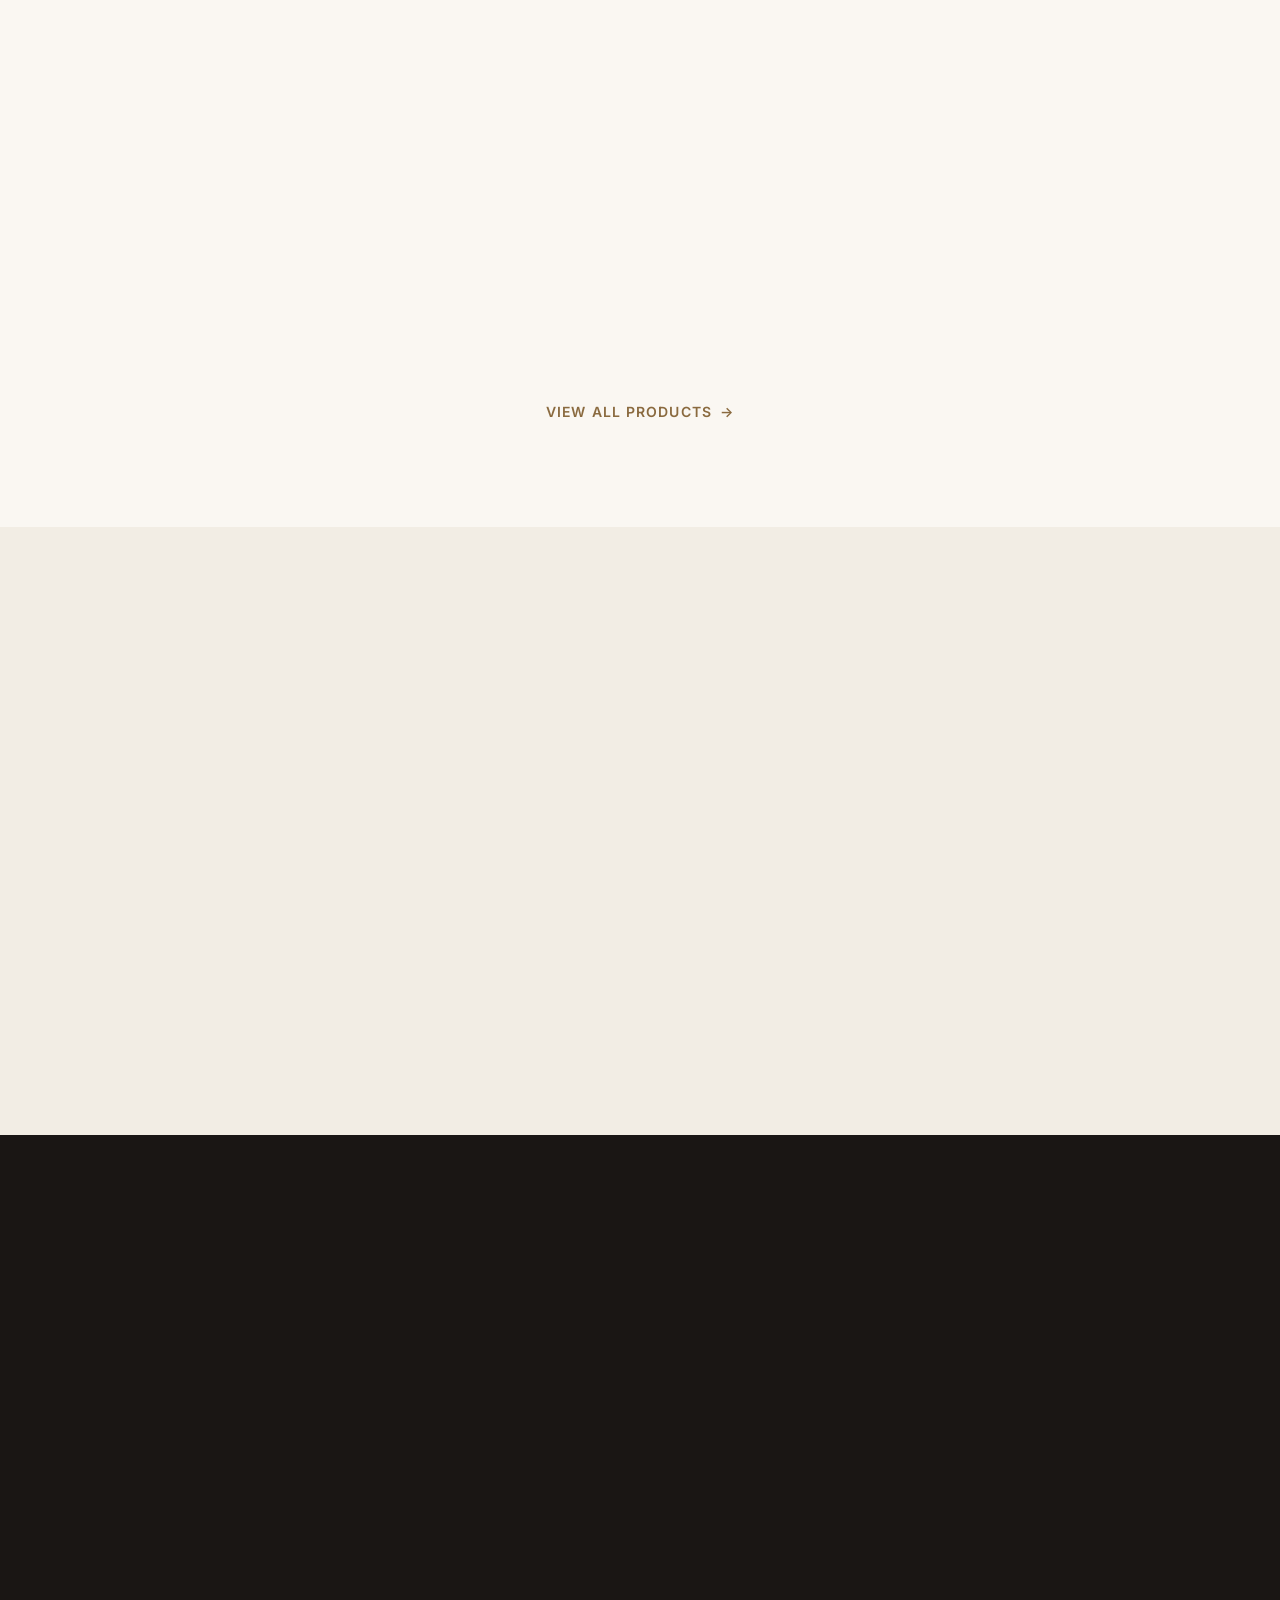
==== commit c1f41a16: "updated" ====
--- a/index.html
+++ b/index.html
@@ -54,20 +54,20 @@
     "description": "Botanical skincare and fragrance brand crafting small-batch serums, oils, and perfumes in Udaipur.",
     "foundingDate": "2019",
     "founder": { "@type": "Organization", "name": "APS MAJESTE" },
-    "email": "concierge@apsmajeste.in",
-    "telephone": "+91-294-123-4567",
+    "email": "office@apsmajeste.com",
+    "telephone": "+91-83067-15754",
     "address": {
       "@type": "PostalAddress",
-      "streetAddress": "Lake Palace Road",
+      "streetAddress": "Redsky Retail Private Limited, S206, 2nd Floor, Amrti Shree, Ashok Nagar, Near City Center",
       "addressLocality": "Udaipur",
       "addressRegion": "Rajasthan",
-      "postalCode": "10012",
-      "addressCountry": "US"
+      "postalCode": "313001",
+      "addressCountry": "IN"
     },
     "sameAs": [
       "https://instagram.com/apsmajeste",
-      "https://pinterest.com/apsmajeste",
-      "https://tiktok.com/@apsmajeste"
+      "https://facebook.com/apsmajeste",
+      "https://wa.me/918306715754"
     ]
   }
   </script>
@@ -160,21 +160,19 @@
       </div>
     </section>
 
-    <!-- ===== Brand split ===== -->
+    <!-- ===== Our Philosophy ===== -->
     <section class="section section--alt" aria-labelledby="brand-title">
-      <div class="container split">
-        <div class="split__media reveal" aria-hidden="true"></div>
-        <div class="reveal" data-delay="1">
-          <span class="eyebrow">Our Philosophy</span>
-          <h2 id="brand-title" class="section-head__title" style="margin-bottom:1rem">Making luxury accessible to every Indian</h2>
-          <p style="color:var(--color-text-muted); margin-bottom:1.5rem">
-            At APS Majeste, we believe premium self-care should be accessible to everyone. Our products are thoughtfully crafted to deliver exceptional quality, long-lasting performance, and effective results without the premium price tag.
-          </p>
-          <p style="color:var(--color-text-muted); margin-bottom:2rem">
-            Every fragrance and skincare product is developed using carefully selected ingredients and modern formulations to help you look good, feel confident, and express your unique personality. From perfumes to skincare, we help customers look, feel, and smell their best.
-          </p>
-          <a href="about.html" class="link-arrow">Read our full story</a>
-        </div>
+      <div class="container container--narrow text-center reveal">
+        <span class="eyebrow">Our Philosophy</span>
+        <h2 id="brand-title" class="section-head__title" style="margin-bottom:1.5rem">Making luxury accessible to every Indian</h2>
+        <div class="divider divider--center"></div>
+        <p style="color:var(--color-text-muted); margin-bottom:1.5rem; max-width:65ch; margin-inline:auto">
+          At APS Majeste, we believe premium self-care should be accessible to everyone. Our products are thoughtfully crafted to deliver exceptional quality, long-lasting performance, and effective results without the premium price tag.
+        </p>
+        <p style="color:var(--color-text-muted); margin-bottom:2rem; max-width:65ch; margin-inline:auto">
+          Every fragrance and skincare product is developed using carefully selected ingredients and modern formulations to help you look good, feel confident, and express your unique personality. From perfumes to skincare, we help customers look, feel, and smell their best.
+        </p>
+        <a href="about.html" class="link-arrow">Read our full story</a>
       </div>
     </section>
 
@@ -183,8 +181,8 @@
       <div class="container">
         <div class="section-head section-head--center reveal">
           <span class="eyebrow">Why APS MAJESTE</span>
-          <h2 id="why-title" class="section-head__title">Premium quality, accessible to everyone</h2>
-          <p class="section-head__lead">Seven commitments that shape every formula, every bottle, and every product we send into the world.</p>
+          <h2 id="why-title" class="section-head__title" style="font-size:clamp(2.75rem, 6vw, 4.25rem)">Premium quality, accessible to everyone</h2>
+          <p class="section-head__lead">Four commitments that shape every formula, every bottle, and every product we send into the world.</p>
         </div>
         <div class="grid-4">
           <div class="feature reveal" data-delay="1" style="background:var(--color-surface-dark); border-color:var(--color-border-dark)">
@@ -193,7 +191,7 @@
             <p class="feature__desc" style="color:var(--color-text-inverse-muted)">Carefully formulated products made with high-quality ingredients.</p>
           </div>
           <div class="feature reveal" data-delay="2" style="background:var(--color-surface-dark); border-color:var(--color-border-dark)">
-            <span class="feature__icon" style="background:rgba(184,147,90,.15)"><svg viewBox="0 0 24 24" fill="none" stroke="currentColor" stroke-width="1.5"><path d="M12 1v22M17 5H9.5a3.5 3.5 0 0 0 0 7h5a3.5 3.5 0 0 1 0 7H6"/></svg></span>
+            <span class="feature__icon" style="background:rgba(184,147,90,.15); font-family:var(--font-sans); font-size:1.6rem; font-weight:700" aria-hidden="true">₹</span>
             <h3 class="feature__title" style="color:var(--color-text-inverse)">Affordable Luxury</h3>
             <p class="feature__desc" style="color:var(--color-text-inverse-muted)">Luxury fragrances and skincare at accessible prices for Indian consumers.</p>
           </div>
@@ -219,10 +217,10 @@
           <h2 id="testimonials-title" class="section-head__title">A ritual worth returning to</h2>
           <p class="section-head__lead">Real reviews from verified buyers on Amazon India.</p>
         </div>
-        <div class="grid-3">
+        <div class="testimonial-grid">
           <figure class="testimonial reveal" data-delay="1">
             <div class="testimonial__rating" aria-label="5 out of 5 stars">★★★★★</div>
-            <blockquote class="testimonial__quote">“Honestly, it smells amazing. The mix of fresh sea vibes with a warm, natural touch makes it feel classy without being overpowering. What I like most is that it actually lasts long.”</blockquote>
+            <blockquote class="testimonial__quote">“It smells amazing. The mix of fresh sea vibes with a warm, natural touch makes it feel classy without being overpowering. What I like most is that it actually lasts long.”</blockquote>
             <figcaption class="testimonial__author">
               <span class="testimonial__avatar" aria-hidden="true">A</span>
               <span>
@@ -233,7 +231,18 @@
           </figure>
           <figure class="testimonial reveal" data-delay="2">
             <div class="testimonial__rating" aria-label="5 out of 5 stars">★★★★★</div>
-            <blockquote class="testimonial__quote">“I've been using this papaya face wash for a while and really like it. It cleans the skin well by removing dirt and excess oil without making the face feel too dry. My skin feels fresh, soft, and clean after every wash.”</blockquote>
+            <blockquote class="testimonial__quote">“Highly recommend for anyone looking for a luxurious and long lasting signature scent! The base notes linger beautifully, making it a perfect fragrance for all events.”</blockquote>
+            <figcaption class="testimonial__author">
+              <span class="testimonial__avatar" aria-hidden="true">M</span>
+              <span>
+                <span class="testimonial__name">Monika</span><br>
+                <span class="testimonial__role">Florelle Eau de Parfum · Verified Amazon Purchase</span>
+              </span>
+            </figcaption>
+          </figure>
+          <figure class="testimonial reveal" data-delay="3">
+            <div class="testimonial__rating" aria-label="5 out of 5 stars">★★★★★</div>
+            <blockquote class="testimonial__quote">“I've been using this papaya face wash for a while and really like it. It cleans the skin well, removing dirt and excess oil without making the face feel too dry. Skin feels fresh and soft after every wash.”</blockquote>
             <figcaption class="testimonial__author">
               <span class="testimonial__avatar" aria-hidden="true">S</span>
               <span>
@@ -242,9 +251,9 @@
               </span>
             </figcaption>
           </figure>
-          <figure class="testimonial reveal" data-delay="3">
-            <div class="testimonial__rating" aria-label="5 out of 5 stars">★★★★★</div>
-            <blockquote class="testimonial__quote">“Works wonders. You can see results in few days. Skin gets even tone. Go for it.”</blockquote>
+          <figure class="testimonial reveal" data-delay="4">
+            <div class="testimonial__rating" aria-label="5 out of 5 stars">★★★★★</div>
+            <blockquote class="testimonial__quote">“Works wonders. You can see results in a few days. Skin gets an even tone. Go for it.”</blockquote>
             <figcaption class="testimonial__author">
               <span class="testimonial__avatar" aria-hidden="true">C</span>
               <span>
@@ -256,109 +265,9 @@
         </div>
       </div>
     </section>
-
-    <!-- ===== FAQ (AEO + GEO optimized) ===== -->
-    <section class="section section--alt" aria-labelledby="faq-title">
-      <div class="container">
-        <div class="section-head section-head--center reveal">
-          <span class="eyebrow">Frequently asked</span>
-          <h2 id="faq-title" class="section-head__title">What you'd like to know</h2>
-          <p class="section-head__lead">Clear answers to the questions our community asks most. Can't find what you need? <a href="contact.html" style="color:var(--color-accent)">Contact our concierge</a>.</p>
-        </div>
-        <div class="faq" data-faq>
-          <details class="faq__item reveal">
-            <summary class="faq__summary">Are APS MAJESTE products suitable for sensitive skin?<span class="faq__icon" aria-hidden="true"></span></summary>
-            <div class="faq__answer">Yes. Every formula is patch-tested on reactive and sensitive skin panels and formulated without common irritants — no essential oils at high concentrations, no synthetic fragrance, no drying alcohols. The Papaya Glow Face Wash and Vitamin C Glow Face Wash are particularly well-tolerated by reactive skin.</div>
-          </details>
-          <details class="faq__item reveal">
-            <summary class="faq__summary">Is APS MAJESTE vegan and cruelty-free?<span class="faq__icon" aria-hidden="true"></span></summary>
-            <div class="faq__answer">All APS MAJESTE products are cruelty-free and 100% vegan. We use plant-derived alternatives to beeswax and other animal by-products across our entire collection of face washes and eau de parfums.</div>
-          </details>
-          <details class="faq__item reveal">
-            <summary class="faq__summary">Where are APS MAJESTE products made?<span class="faq__icon" aria-hidden="true"></span></summary>
-            <div class="faq__answer">All formulas are blended, filled, and finished in our atelier in Udaipur, India, in small batches. Each bottle is numbered and signed by its maker. Ingredients are sourced from across India: saffron from Kashmir, sandalwood from Mysore, jasmine from Tamil Nadu, and rose from Kannauj.</div>
-          </details>
-          <details class="faq__item reveal">
-            <summary class="faq__summary">Where can I buy APS MAJESTE products?<span class="faq__icon" aria-hidden="true"></span></summary>
-            <div class="faq__answer">All APS MAJESTE products are available on Amazon India. Click the "Buy on Amazon" button on any product page to view current pricing, offers, and delivery options. Amazon Prime members get free fast delivery.</div>
-          </details>
-          <details class="faq__item reveal">
-            <summary class="faq__summary">Do you offer returns or exchanges?<span class="faq__icon" aria-hidden="true"></span></summary>
-            <div class="faq__answer">Returns and exchanges are handled directly through Amazon India's return policy, which typically allows returns within 7–10 days of delivery. Visit your Amazon Orders page to initiate a return. For product-specific questions or concerns, our concierge is happy to help at concierge@apsmajeste.in.</div>
-          </details>
-          <details class="faq__item reveal">
-            <summary class="faq__summary">How long does delivery take?<span class="faq__icon" aria-hidden="true"></span></summary>
-            <div class="faq__answer">Delivery is fulfilled by Amazon India. Standard delivery takes 3–7 business days across India, with faster options (1–2 day delivery) available for Prime members in major cities. Delivery times to remote areas may be longer.</div>
-          </details>
-          <details class="faq__item reveal">
-            <summary class="faq__summary">Are your products made in India?<span class="faq__icon" aria-hidden="true"></span></summary>
-            <div class="faq__answer">Yes — every APS MAJESTE product is formulated and manufactured in our Udaipur atelier in Rajasthan. Our ingredients are sourced from across India: saffron from Kashmir, sandalwood from Mysore, jasmine from Tamil Nadu, and rose from Kannauj.</div>
-          </details>
-        </div>
-      </div>
-    </section>
-
-    <!-- ===== CTA ===== -->
-    <section class="section" aria-labelledby="cta-title">
-      <div class="container">
-        <div class="cta-band reveal">
-          <h2 id="cta-title" class="cta-band__title">Begin your APS Majeste ritual</h2>
-          <p class="cta-band__lead">Discover our full collection of face washes and eau de parfums on Amazon, Myntra, JioMart, and Flipkart. Premium quality, made in India, delivered to your door.</p>
-          <div class="cta-band__actions">
-            <a href="products.html" class="btn btn--primary btn--lg">Browse Products</a>
-            <a href="contact.html" class="btn btn--light btn--lg">Talk to a Concierge</a>
-          </div>
-        </div>
-      </div>
-    </section>
   </main>
 
   <div data-component="footer"></div>
-
-  <!-- FAQ structured data (AEO + GEO) -->
-  <script type="application/ld+json">
-  {
-    "@context": "https://schema.org",
-    "@type": "FAQPage",
-    "mainEntity": [
-      {
-        "@type": "Question",
-        "name": "Are APS MAJESTE products suitable for sensitive skin?",
-        "acceptedAnswer": { "@type": "Answer", "text": "Yes. Every formula is patch-tested on reactive and sensitive skin panels and formulated without common irritants — no essential oils at high concentrations, no synthetic fragrance, no drying alcohols. The Papaya Glow Face Wash and Vitamin C Glow Face Wash are particularly well-tolerated by reactive skin." }
-      },
-      {
-        "@type": "Question",
-        "name": "Is APS MAJESTE vegan and cruelty-free?",
-        "acceptedAnswer": { "@type": "Answer", "text": "All APS MAJESTE products are cruelty-free and 100% vegan. We use plant-derived alternatives to beeswax and other animal by-products across our entire collection of face washes and eau de parfums." }
-      },
-      {
-        "@type": "Question",
-        "name": "Where are APS MAJESTE products made?",
-        "acceptedAnswer": { "@type": "Answer", "text": "All formulas are blended, filled, and finished in our atelier in Udaipur, India, in small batches. Each bottle is numbered and signed by its maker. Ingredients are sourced from across India: saffron from Kashmir, sandalwood from Mysore, jasmine from Tamil Nadu, and rose from Kannauj." }
-      },
-      {
-        "@type": "Question",
-        "name": "Where can I buy APS MAJESTE products?",
-        "acceptedAnswer": { "@type": "Answer", "text": "All APS MAJESTE products are available on Amazon India. Click the 'Buy on Amazon' button on any product page to view current pricing, offers, and delivery options. Amazon Prime members get free fast delivery." }
-      },
-      {
-        "@type": "Question",
-        "name": "What is the return policy?",
-        "acceptedAnswer": { "@type": "Answer", "text": "Returns and exchanges are handled through Amazon India's return policy, which typically allows returns within 7–10 days of delivery. Visit your Amazon Orders page to initiate a return. For product-specific questions, contact concierge@apsmajeste.in." }
-      },
-      {
-        "@type": "Question",
-        "name": "How long does delivery take?",
-        "acceptedAnswer": { "@type": "Answer", "text": "Delivery is fulfilled by Amazon India. Standard delivery takes 3–7 business days across India, with 1–2 day delivery available for Prime members in major cities." }
-      },
-      {
-        "@type": "Question",
-        "name": "Are APS MAJESTE products made in India?",
-        "acceptedAnswer": { "@type": "Answer", "text": "Yes — every APS MAJESTE product is formulated and manufactured in our Udaipur atelier in Rajasthan. Our ingredients are sourced from across India: saffron from Kashmir, sandalwood from Mysore, jasmine from Tamil Nadu, and rose from Kannauj." }
-      }
-    ]
-  }
-  </script>
 
   <script type="module" src="/src/js/main.js"></script>
 </body>
